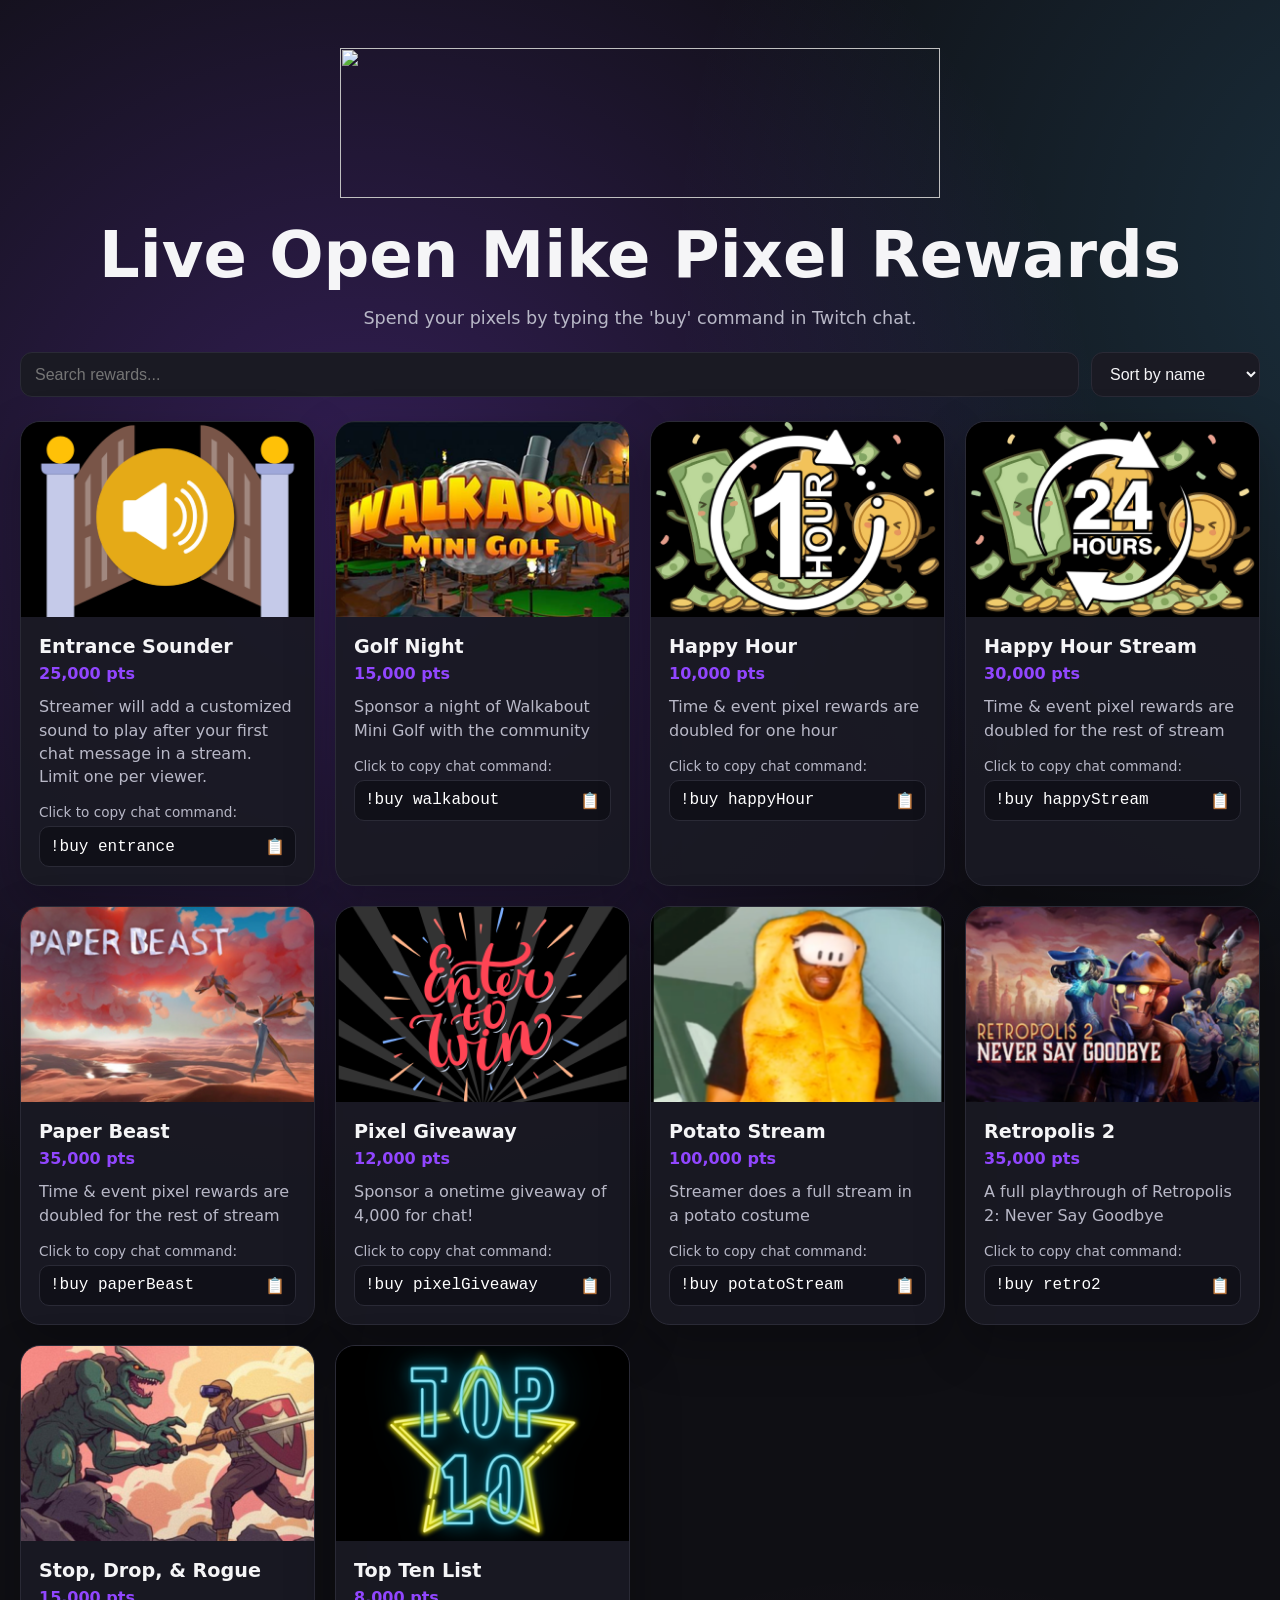
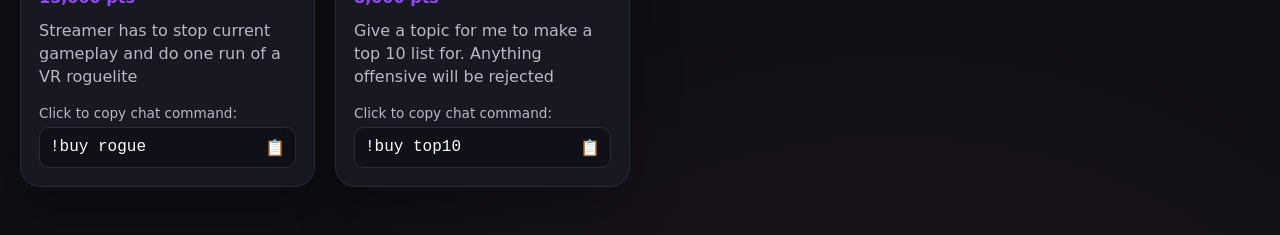
==== store/index.html @ 1c47b17a "Correct HTML tags in index.html Fix HTML structure by closing img tag and correcting h1 tag." ====
<!doctype html>
<html lang="en">
<head>
  <meta charset="utf-8" />
  <meta name="viewport" content="width=device-width, initial-scale=1" />
  <title>Live Open Mike Twitch Rewards Marketplace</title>
  <style>
    :root {
      --bg: #0f0f14;
      --card: #1a1a23;
      --text: #f5f5f7;
      --muted: #b8b8c7;
      --accent: #9146ff;
      --border: #2a2a36;
    }

    * {
      box-sizing: border-box;
    }

    body {
      margin: 0;
      font-family: system-ui, -apple-system, BlinkMacSystemFont, "Segoe UI", sans-serif;
      background:
        radial-gradient(circle at 20% 20%, rgba(145, 70, 255, 0.28), transparent 30%),
        radial-gradient(circle at 80% 10%, rgba(80, 200, 255, 0.18), transparent 28%),
        radial-gradient(circle at 50% 90%, rgba(255, 90, 180, 0.12), transparent 30%),
        #0f0f14;
      background-size: 140% 140%;
      animation: backgroundShift 16s ease-in-out infinite alternate;
      color: var(--text);
      min-height: 100vh;
    }

    @keyframes backgroundShift {
      0% {
        background-position: 0% 0%;
      }

      100% {
        background-position: 100% 100%;
      }
    }

    header {
      max-width: 1400px;
      margin: 0 auto;
      padding: 48px 20px 24px;
      text-align: center;
    }

    h1 {
      margin: 0 0 12px;
      font-size: clamp(2rem, 5vw, 4rem);
    }

    .subtitle {
      margin: 0;
      color: var(--muted);
      font-size: 1.1rem;
    }

    .toolbar {
      max-width: 1400px;
      margin: 0 auto 24px;
      padding: 0 20px;
      display: flex;
      gap: 12px;
      flex-wrap: wrap;
    }

    input, select {
      background: var(--card);
      color: var(--text);
      border: 1px solid var(--border);
      border-radius: 12px;
      padding: 12px 14px;
      font-size: 1rem;
    }

    input {
      flex: 1;
      min-width: 220px;
    }

    main {
      max-width: 1400px;
      margin: 0 auto;
      padding: 0 20px 48px;
      display: grid;
      grid-template-columns: repeat(auto-fill, minmax(280px, 1fr));
      gap: 20px;
    }

    .card {
      background: rgba(26, 26, 35, 0.92);
      border: 1px solid var(--border);
      border-radius: 20px;
      overflow: hidden;
      box-shadow: 0 20px 50px rgba(0,0,0,0.25);
      transition: transform 0.18s ease, box-shadow 0.18s ease, border-color 0.18s ease;
    }

    .card img {
      width: 100%;
      aspect-ratio: 3 / 2;
      object-fit: cover;
      display: block;
      background: #222;
        transition: transform 0.25s ease;
    }

.card:hover {
  transform: translateY(-6px);
  border-color: var(--accent);
  box-shadow:
    0 26px 60px rgba(0,0,0,0.35),
    0 0 24px rgba(145, 70, 255, 0.25);
}

.card:hover img {
  transform: scale(1.04);
}

.card:hover .command-box {
  border-color: var(--accent);
}    

    .card-body {
      padding: 18px;
    }

.name-row {
  margin-bottom: 6px;
}

    h2 {
      margin: 0;
      font-size: 1.2rem;
    }

.cost {
  display: inline-block;
  color: var(--accent);
  font-weight: 800;
  margin-bottom: 12px;
}

    .description {
      color: var(--muted);
      line-height: 1.45;
      margin: 0 0 16px;
    }

    .command-label {
      color: var(--muted);
      font-size: 0.85rem;
      margin-bottom: 6px;
    }

    .command-box {
  width: 100%;
  display: flex;
  align-items: center;
  justify-content: space-between;
  gap: 10px;
  background: #101018;
  border: 1px solid var(--border);
  border-radius: 10px;
  padding: 10px;
  color: #fff;
  cursor: pointer;
  font: inherit;
  text-align: left;
}

.command-box code {
  background: transparent;
  border: 0;
  padding: 0;
  color: #fff;
  overflow-wrap: anywhere;
  font-family: ui-monospace, SFMono-Regular, Menlo, Monaco, Consolas, "Liberation Mono", monospace;
}

.copy-icon {
  flex: 0 0 auto;
  color: var(--muted);
  font-size: 1rem;
}

.command-box:hover {
  border-color: var(--accent);
}

.command-box.copied {
  border-color: var(--accent);
}

    code {
      display: block;
      background: #101018;
      border: 1px solid var(--border);
      border-radius: 10px;
      padding: 10px;
      color: #fff;
      overflow-wrap: anywhere;
    }

    .empty {
      grid-column: 1 / -1;
      text-align: center;
      color: var(--muted);
      padding: 40px;
    }
  </style>
</head>
<body>
  <header>
    <img src="images/LOGO-lom-initials-new.png" width="600" height="150"></img>
    <p></p><h1>Live Open Mike Pixel Rewards</h1></p>
    <p class="subtitle">Spend your pixels by typing the 'buy' command in Twitch chat.</p>
  </header>

  <section class="toolbar">
    <input id="search" type="search" placeholder="Search rewards..." />
    <select id="sort">
      <option value="name">Sort by name</option>
      <option value="cost-low">Cost: low to high</option>
      <option value="cost-high">Cost: high to low</option>
    </select>
  </section>

  <main id="rewards"></main>

  <script>
    const rewardsEl = document.querySelector("#rewards");
    const searchEl = document.querySelector("#search");
    const sortEl = document.querySelector("#sort");

    let rewards = [];

    async function loadRewards() {
      const response = await fetch("rewards.json");
      rewards = await response.json();
      renderRewards();
    }

    function renderRewards() {
      const query = searchEl.value.toLowerCase().trim();
      const sort = sortEl.value;

      let visibleRewards = rewards.filter((reward) => {
        return (
          reward.name.toLowerCase().includes(query) ||
          reward.description.toLowerCase().includes(query) ||
          reward.command.toLowerCase().includes(query)
        );
      });

      visibleRewards.sort((a, b) => {
        if (sort === "cost-low") return a.cost - b.cost;
        if (sort === "cost-high") return b.cost - a.cost;
        return a.name.localeCompare(b.name);
      });

      if (visibleRewards.length === 0) {
        rewardsEl.innerHTML = `<div class="empty">No rewards found.</div>`;
        return;
      }

      rewardsEl.innerHTML = visibleRewards.map((reward) => `
        <article class="card">
          <img src="${reward.thumbnail}" alt="${reward.name}">
          <div class="card-body">
<div class="name-row">
  <h2>${reward.name}</h2>
</div>
<div class="cost">${reward.cost.toLocaleString()} pts</div>
<p class="description">${reward.description}</p>
<div class="command-label">Click to copy chat command:</div>
<button class="command-box" type="button" data-command="${reward.command}">
  <code>${reward.command}</code>
  <span class="copy-icon" aria-hidden="true">📋</span>
</button>
          </div>
        </article>
      `).join("");
    }

    searchEl.addEventListener("input", renderRewards);
    sortEl.addEventListener("change", renderRewards);

    rewardsEl.addEventListener("click", async (event) => {
  const button = event.target.closest(".command-box");
  if (!button) return;

  const command = button.dataset.command;

  try {
    await navigator.clipboard.writeText(command);

    const icon = button.querySelector(".copy-icon");
    const originalIcon = icon.textContent;

    icon.textContent = "✅";
    button.classList.add("copied");

    setTimeout(() => {
      icon.textContent = originalIcon;
      button.classList.remove("copied");
    }, 1200);
  } catch (error) {
    alert(`Copy this command: ${command}`);
  }
});

    loadRewards();
  </script>
</body>
</html>
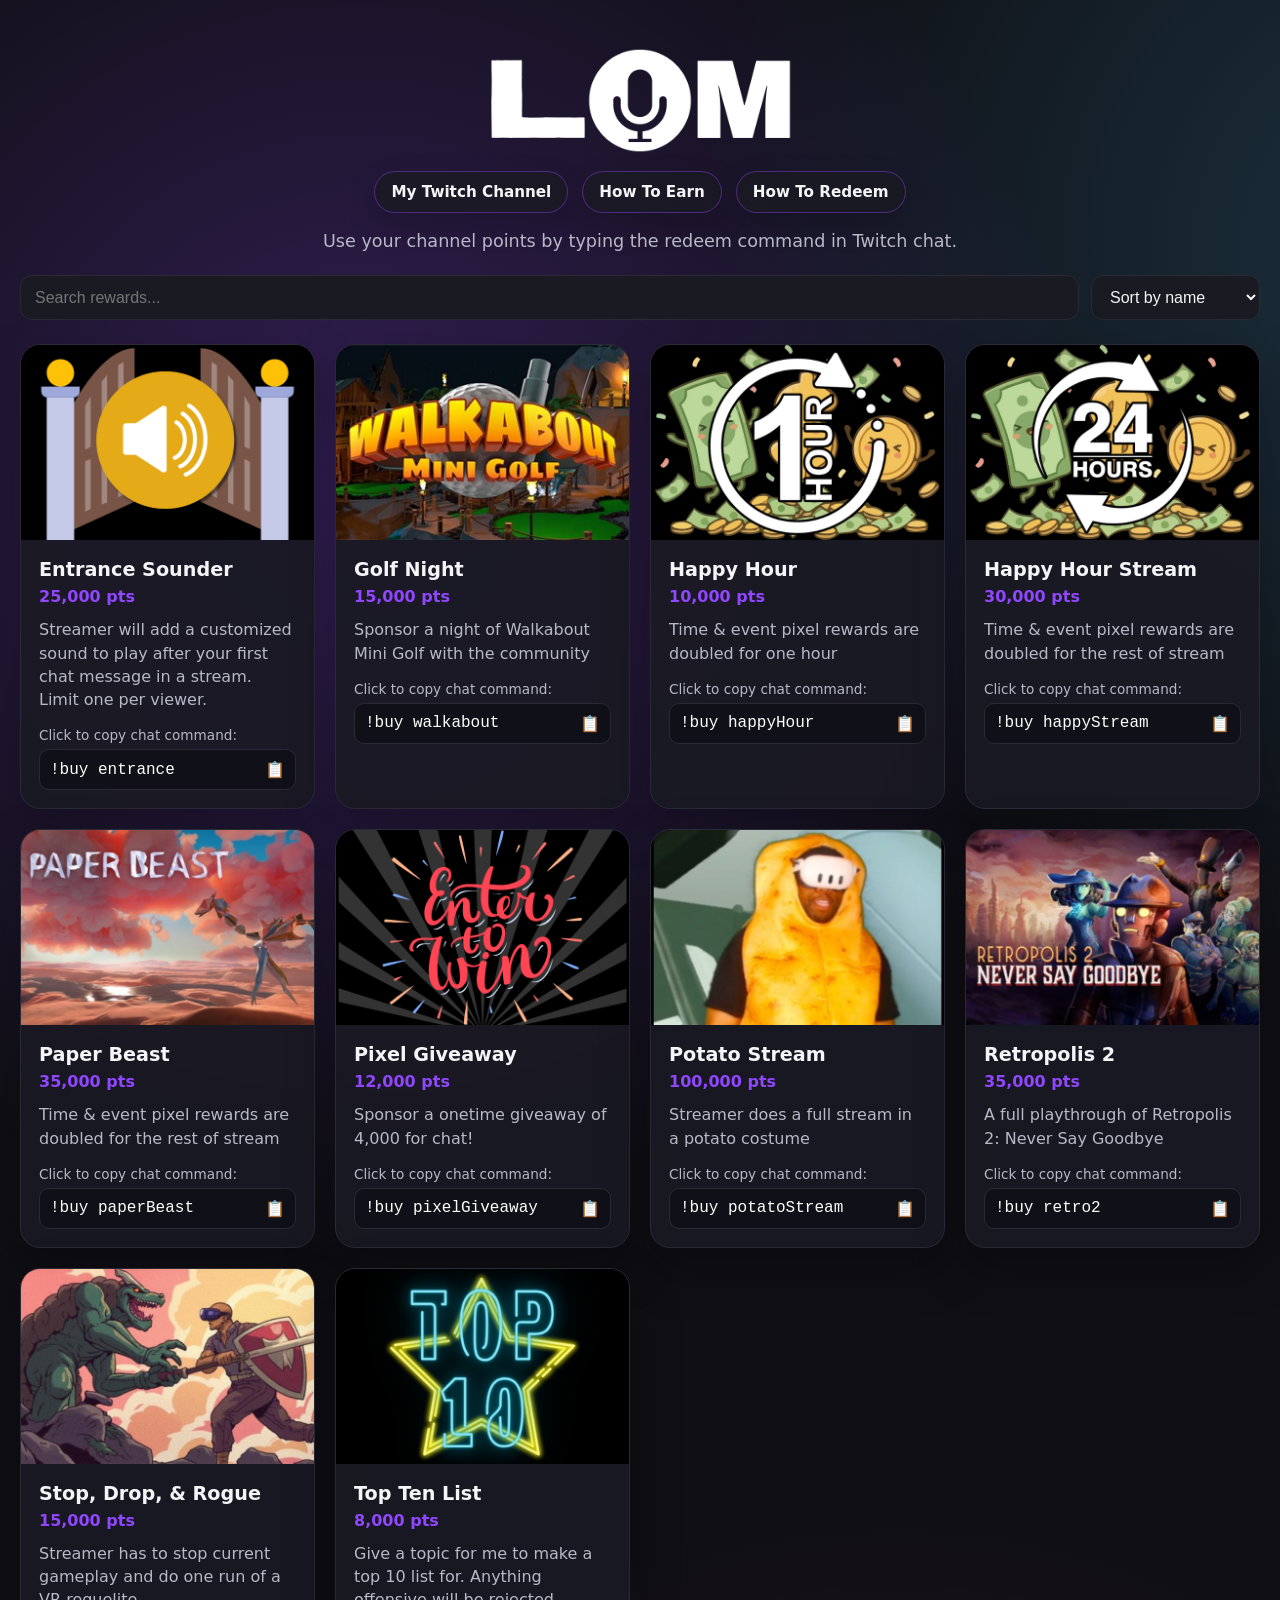
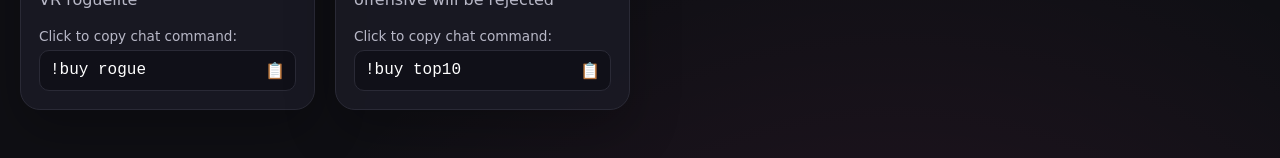
==== commit 55932a9a: "Enhance header with site logo and navigation links Added styles for site logo and header links, and " ====
--- a/store/index.html
+++ b/store/index.html
@@ -213,13 +213,86 @@
       color: var(--muted);
       padding: 40px;
     }
+    .site-logo {
+  max-width: min(420px, 90vw);
+  height: auto;
+  display: block;
+  margin: 0 auto 18px;
+}
+
+.header-links {
+  display: flex;
+  justify-content: center;
+  align-items: center;
+  gap: 14px;
+  flex-wrap: wrap;
+  margin: 12px auto 18px;
+}
+
+.header-links a {
+  display: inline-flex;
+  align-items: center;
+  justify-content: center;
+  min-height: 42px;
+  padding: 10px 16px;
+  background: rgba(26, 26, 35, 0.82);
+  border: 1px solid rgba(145, 70, 255, 0.42);
+  border-radius: 999px;
+  color: var(--text);
+  text-decoration: none;
+  font-weight: 800;
+  font-size: 0.95rem;
+  box-shadow: 0 12px 30px rgba(0,0,0,0.18);
+  transition:
+    transform 0.18s ease,
+    border-color 0.18s ease,
+    background 0.18s ease,
+    box-shadow 0.18s ease;
+}
+
+.header-links a:hover,
+.header-links a:focus-visible {
+  transform: translateY(-3px);
+  border-color: var(--accent);
+  background: rgba(145, 70, 255, 0.22);
+  box-shadow:
+    0 18px 40px rgba(0,0,0,0.28),
+    0 0 20px rgba(145, 70, 255, 0.22);
+}
+
+.header-links a:focus-visible {
+  outline: 3px solid rgba(145, 70, 255, 0.45);
+  outline-offset: 3px;
+}
+
+@media (max-width: 560px) {
+  .header-links {
+    gap: 10px;
+  }
+
+  .header-links a {
+    width: 100%;
+    max-width: 320px;
+  }
+}
   </style>
 </head>
 <body>
   <header>
-    <img src="images/LOGO-lom-initials-new.png" width="600" height="150"></img>
-    <p></p><h1>Live Open Mike Pixel Rewards</h1></p>
-    <p class="subtitle">Spend your pixels by typing the 'buy' command in Twitch chat.</p>
+    <img src="images/LOGO-lom-initials-new.png" alt="Live Open Mike Rewards" class="site-logo">
+
+  <nav class="header-links" aria-label="Store navigation">
+    <a href="https://www.twitch.tv/liveopenmike" target="_blank" rel="noopener noreferrer">
+      My Twitch Channel
+    </a>
+    <a href="#how-to-earn">
+      How To Earn
+    </a>
+    <a href="#how-to-redeem">
+      How To Redeem
+    </a>
+  </nav>
+      <p class="subtitle">Use your channel points by typing the redeem command in Twitch chat.</p>
   </header>
 
   <section class="toolbar">
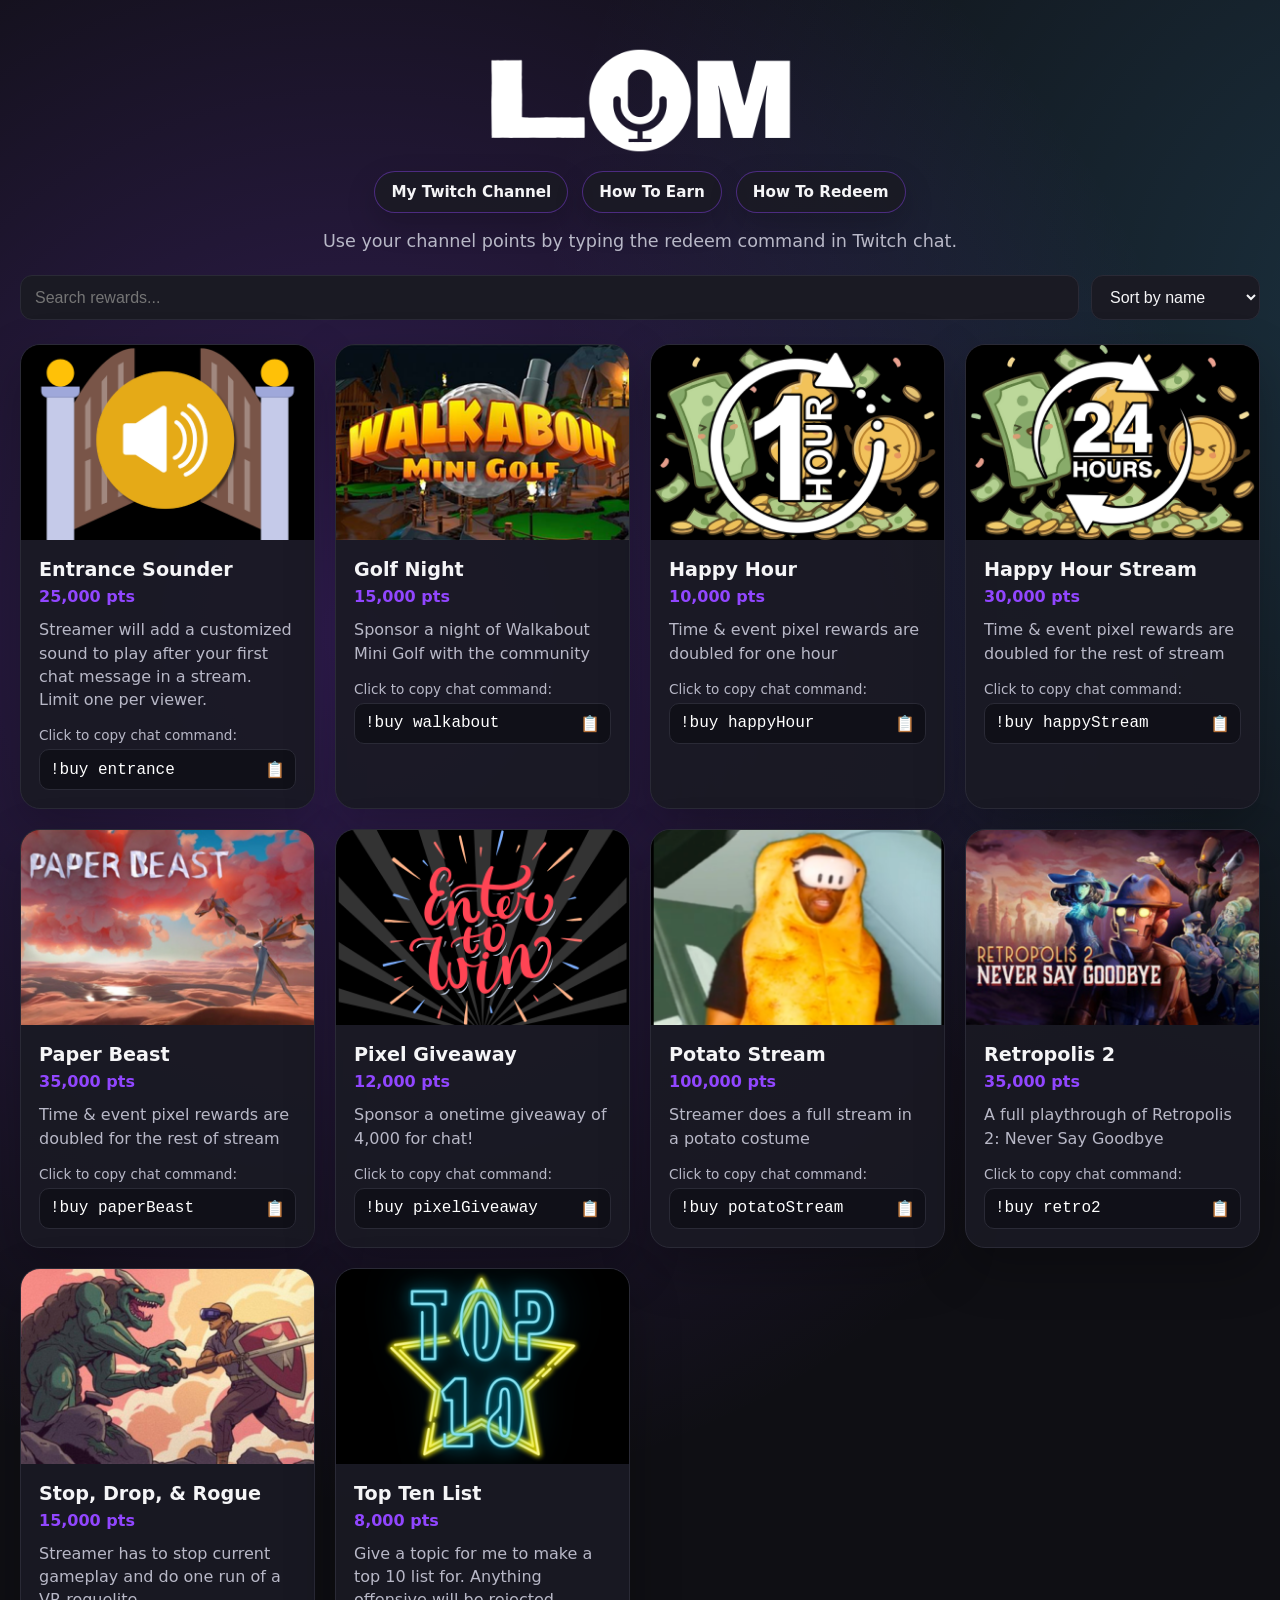
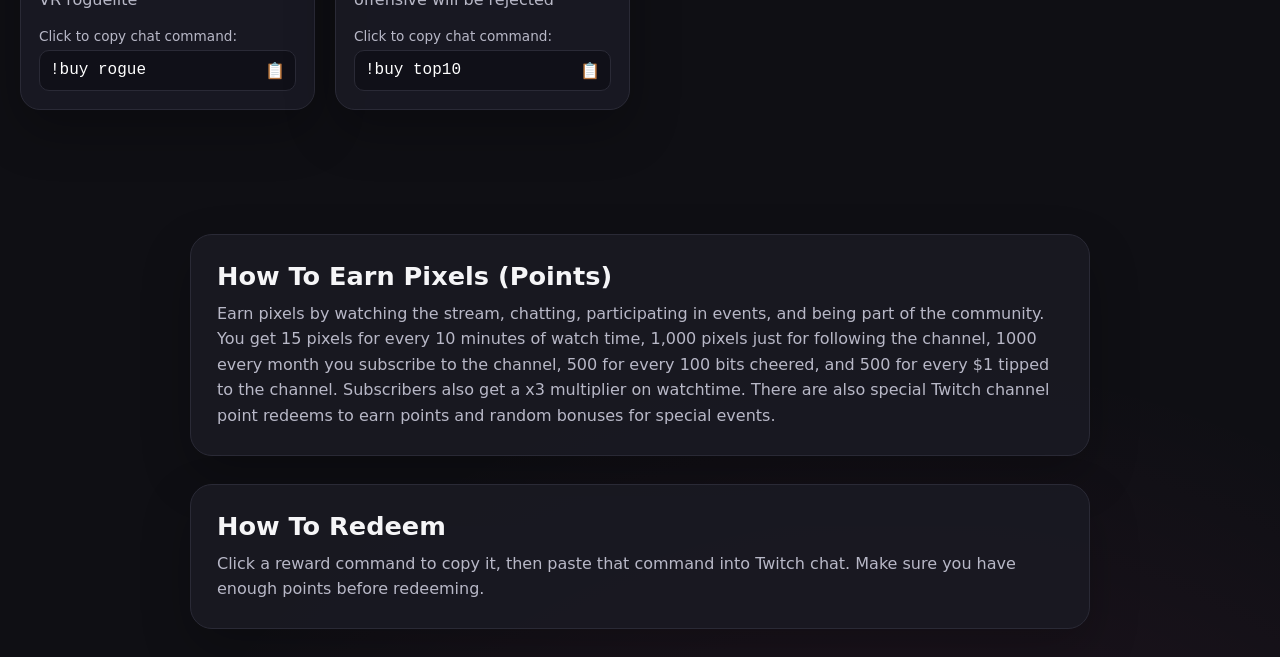
==== commit 73fa67a4: "Refactor CSS styles for header links and logo" ====
--- a/store/index.html
+++ b/store/index.html
@@ -213,70 +213,92 @@
       color: var(--muted);
       padding: 40px;
     }
+    
     .site-logo {
-  max-width: min(420px, 90vw);
-  height: auto;
-  display: block;
-  margin: 0 auto 18px;
-}
-
-.header-links {
-  display: flex;
-  justify-content: center;
-  align-items: center;
-  gap: 14px;
-  flex-wrap: wrap;
-  margin: 12px auto 18px;
-}
-
-.header-links a {
-  display: inline-flex;
-  align-items: center;
-  justify-content: center;
-  min-height: 42px;
-  padding: 10px 16px;
-  background: rgba(26, 26, 35, 0.82);
-  border: 1px solid rgba(145, 70, 255, 0.42);
-  border-radius: 999px;
-  color: var(--text);
-  text-decoration: none;
-  font-weight: 800;
-  font-size: 0.95rem;
-  box-shadow: 0 12px 30px rgba(0,0,0,0.18);
-  transition:
-    transform 0.18s ease,
-    border-color 0.18s ease,
-    background 0.18s ease,
-    box-shadow 0.18s ease;
-}
-
-.header-links a:hover,
-.header-links a:focus-visible {
-  transform: translateY(-3px);
-  border-color: var(--accent);
-  background: rgba(145, 70, 255, 0.22);
-  box-shadow:
-    0 18px 40px rgba(0,0,0,0.28),
-    0 0 20px rgba(145, 70, 255, 0.22);
-}
-
-.header-links a:focus-visible {
-  outline: 3px solid rgba(145, 70, 255, 0.45);
-  outline-offset: 3px;
-}
-
-@media (max-width: 560px) {
-  .header-links {
-    gap: 10px;
+      max-width: min(420px, 90vw);
+      height: auto;
+      display: block;
+      margin: 0 auto 18px;
+    }
+
+    .header-links {
+      display: flex;
+      justify-content: center;
+      align-items: center;
+      gap: 14px;
+      flex-wrap: wrap;
+      margin: 12px auto 18px;
+    }
+
+  .header-links a {
+      display: inline-flex;
+      align-items: center;
+      justify-content: center;
+      min-height: 42px;
+      padding: 10px 16px;
+      background: rgba(26, 26, 35, 0.82);
+      border: 1px solid rgba(145, 70, 255, 0.42);
+      border-radius: 999px;
+      color: var(--text);
+      text-decoration: none;
+      font-weight: 800;
+      font-size: 0.95rem;
+      box-shadow: 0 12px 30px rgba(0,0,0,0.18);
+      transition:
+        transform 0.18s ease,
+        border-color 0.18s ease,
+        background 0.18s ease,
+        box-shadow 0.18s ease;
   }
 
-  .header-links a {
-    width: 100%;
-    max-width: 320px;
+  .header-links a:hover,
+  .header-links a:focus-visible {
+      transform: translateY(-3px);
+      border-color: var(--accent);
+      background: rgba(145, 70, 255, 0.22);
+      box-shadow:
+        0 18px 40px rgba(0,0,0,0.28),
+        0 0 20px rgba(145, 70, 255, 0.22);
   }
-}
+
+  .header-links a:focus-visible {
+      outline: 3px solid rgba(145, 70, 255, 0.45);
+      outline-offset: 3px;
+  }
+
+  @media (max-width: 560px) {
+      .header-links {
+        gap: 10px;
+      }
+
+    .header-links a {
+        width: 100%;
+        max-width: 320px;
+    }
+}
+    .info-section {
+      max-width: 900px;
+      margin: 28px auto;
+      padding: 26px;
+      background: rgba(26, 26, 35, 0.88);
+      border: 1px solid var(--border);
+      border-radius: 22px;
+      box-shadow: 0 20px 50px rgba(0,0,0,0.22);
+    }
+
+    .info-section h2 {
+      margin: 0 0 10px;
+      font-size: 1.6rem;
+    }
+
+    .info-section p {
+      margin: 0;
+      color: var(--muted);
+      line-height: 1.6;
+    }
   </style>
 </head>
+  
 <body>
   <header>
     <img src="images/LOGO-lom-initials-new.png" alt="Live Open Mike Rewards" class="site-logo">
@@ -390,5 +412,25 @@
 
     loadRewards();
   </script>
+  
+  <main id="rewards"></main>
+
+<section id="how-to-earn" class="info-section">
+  <h2>How To Earn Pixels (Points)</h2>
+  <p>
+    Earn pixels by watching the stream, chatting, participating in events, and being part of the community.<br>
+    You get 15 pixels for every 10 minutes of watch time, 1,000 pixels just for following the channel, 1000 every month you subscribe to the channel,
+    500 for every 100 bits cheered, and 500 for every $1 tipped to the channel. Subscribers also get a x3 multiplier on watchtime.
+
+    There are also special Twitch channel point redeems to earn points and random bonuses for special events.
+  </p>
+</section>
+
+<section id="how-to-redeem" class="info-section">
+  <h2>How To Redeem</h2>
+  <p>
+    Click a reward command to copy it, then paste that command into Twitch chat. Make sure you have enough points before redeeming.
+  </p>
+</section>
 </body>
 </html>
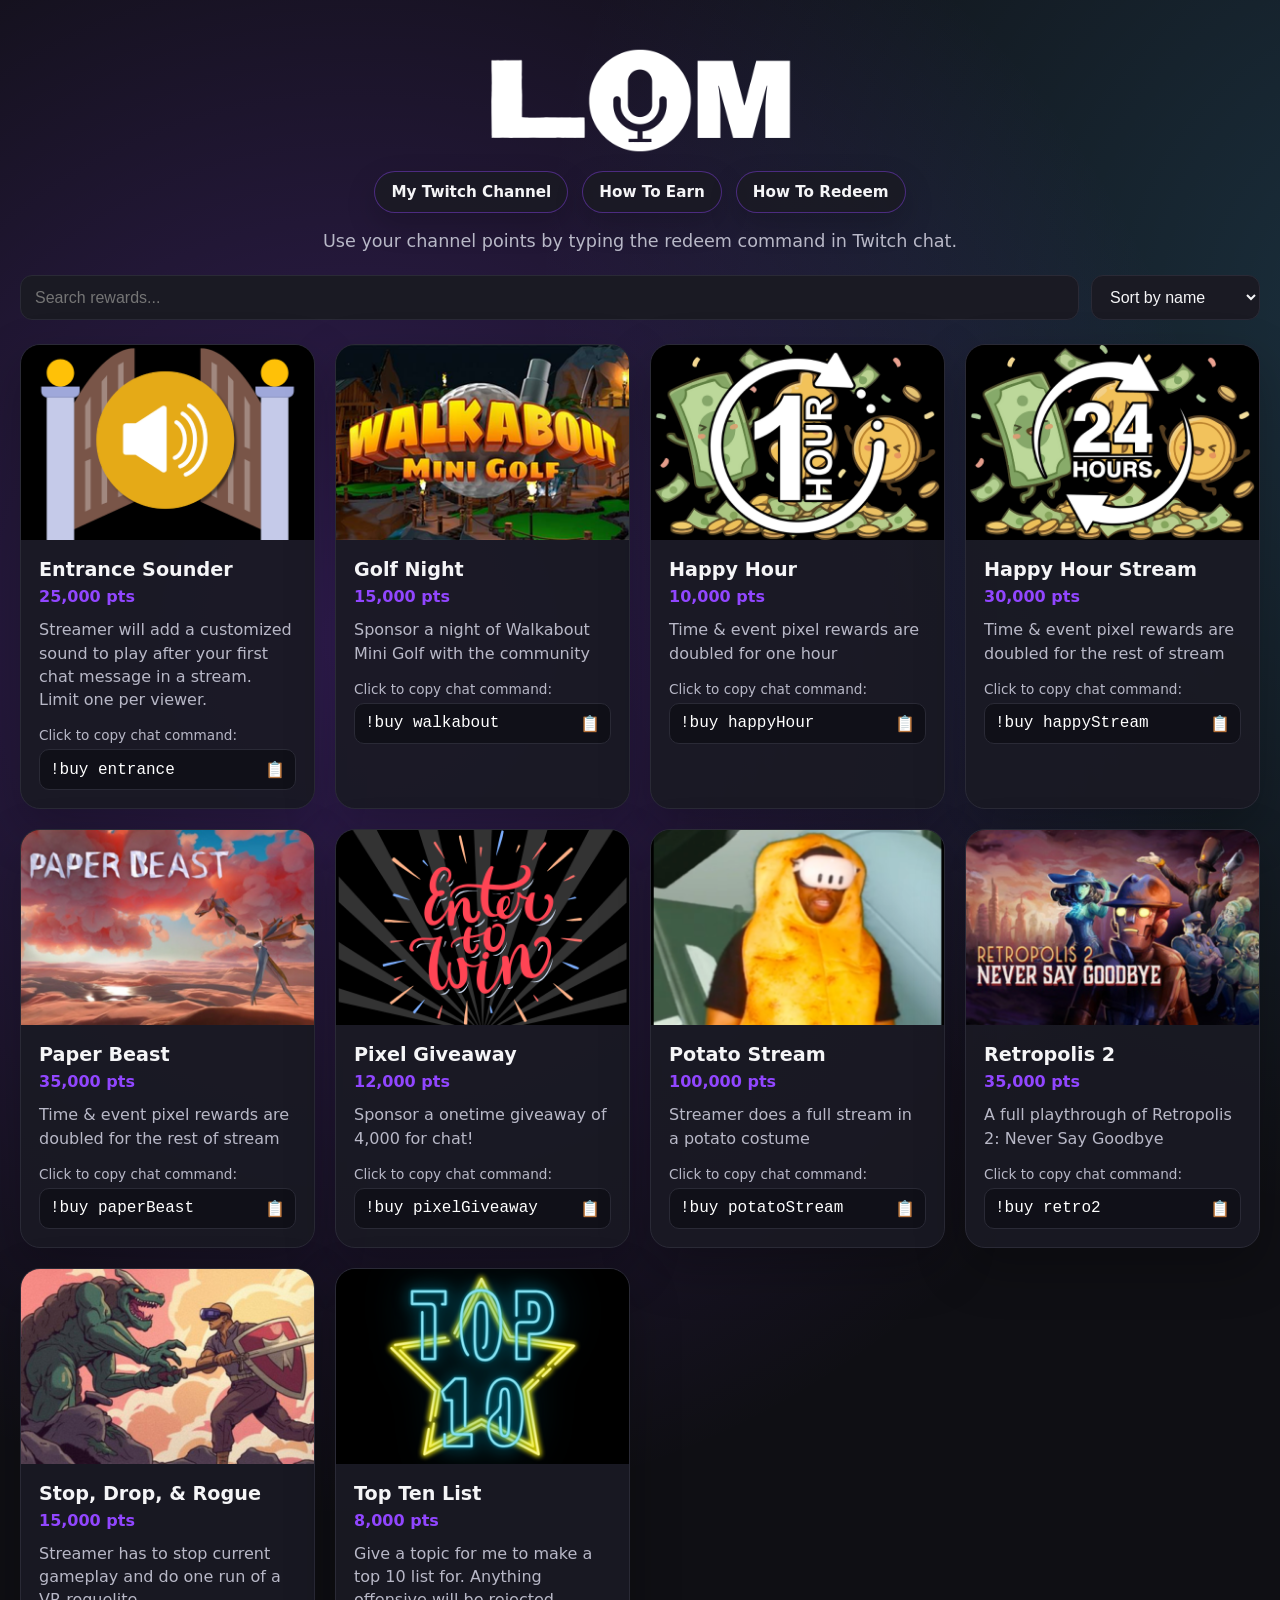
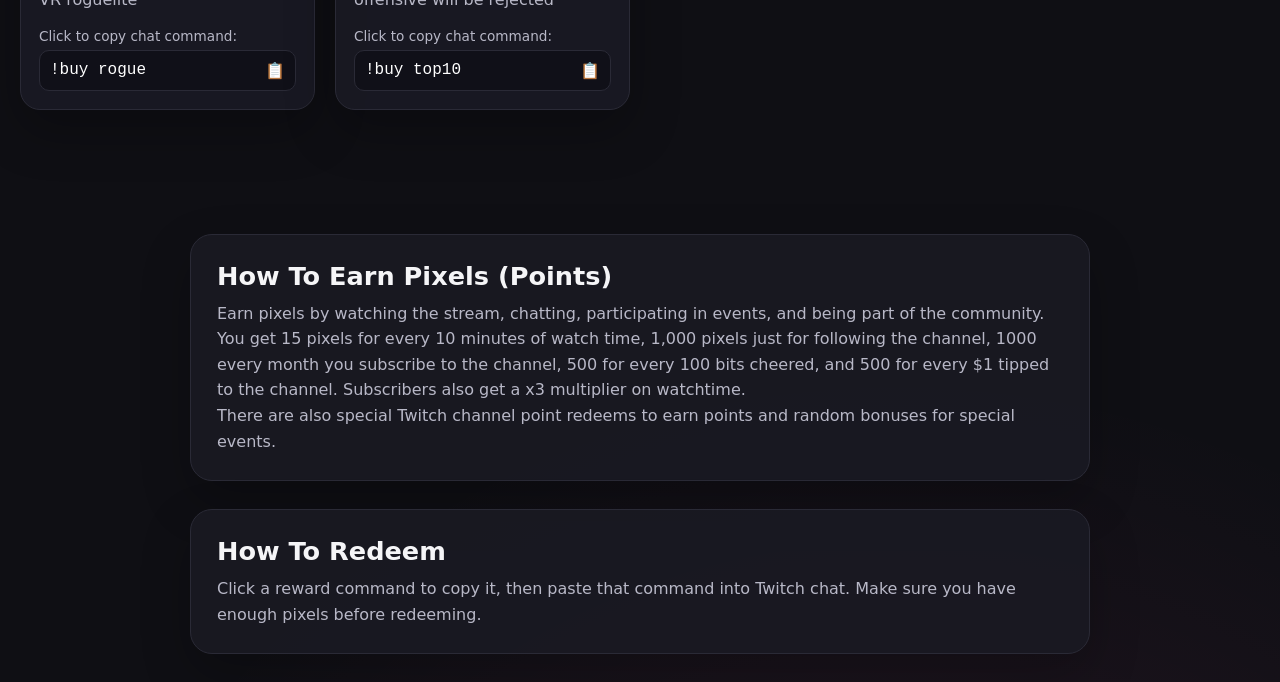
==== commit e0b5dc81: "Refactor HTML for clarity in earning instructions" ====
--- a/store/index.html
+++ b/store/index.html
@@ -417,19 +417,17 @@
 
 <section id="how-to-earn" class="info-section">
   <h2>How To Earn Pixels (Points)</h2>
-  <p>
-    Earn pixels by watching the stream, chatting, participating in events, and being part of the community.<br>
-    You get 15 pixels for every 10 minutes of watch time, 1,000 pixels just for following the channel, 1000 every month you subscribe to the channel,
-    500 for every 100 bits cheered, and 500 for every $1 tipped to the channel. Subscribers also get a x3 multiplier on watchtime.
-
-    There are also special Twitch channel point redeems to earn points and random bonuses for special events.
-  </p>
+  <p>Earn pixels by watching the stream, chatting, participating in events, and being part of the community.</p>
+  <p>You get 15 pixels for every 10 minutes of watch time, 1,000 pixels just for following the channel, 1000 every month you subscribe to the channel,
+    500 for every 100 bits cheered, and 500 for every $1 tipped to the channel. Subscribers also get a x3 multiplier on watchtime.</p>    
+
+    <p>There are also special Twitch channel point redeems to earn points and random bonuses for special events.</p>
 </section>
 
 <section id="how-to-redeem" class="info-section">
   <h2>How To Redeem</h2>
   <p>
-    Click a reward command to copy it, then paste that command into Twitch chat. Make sure you have enough points before redeeming.
+    Click a reward command to copy it, then paste that command into Twitch chat. Make sure you have enough pixels before redeeming.
   </p>
 </section>
 </body>
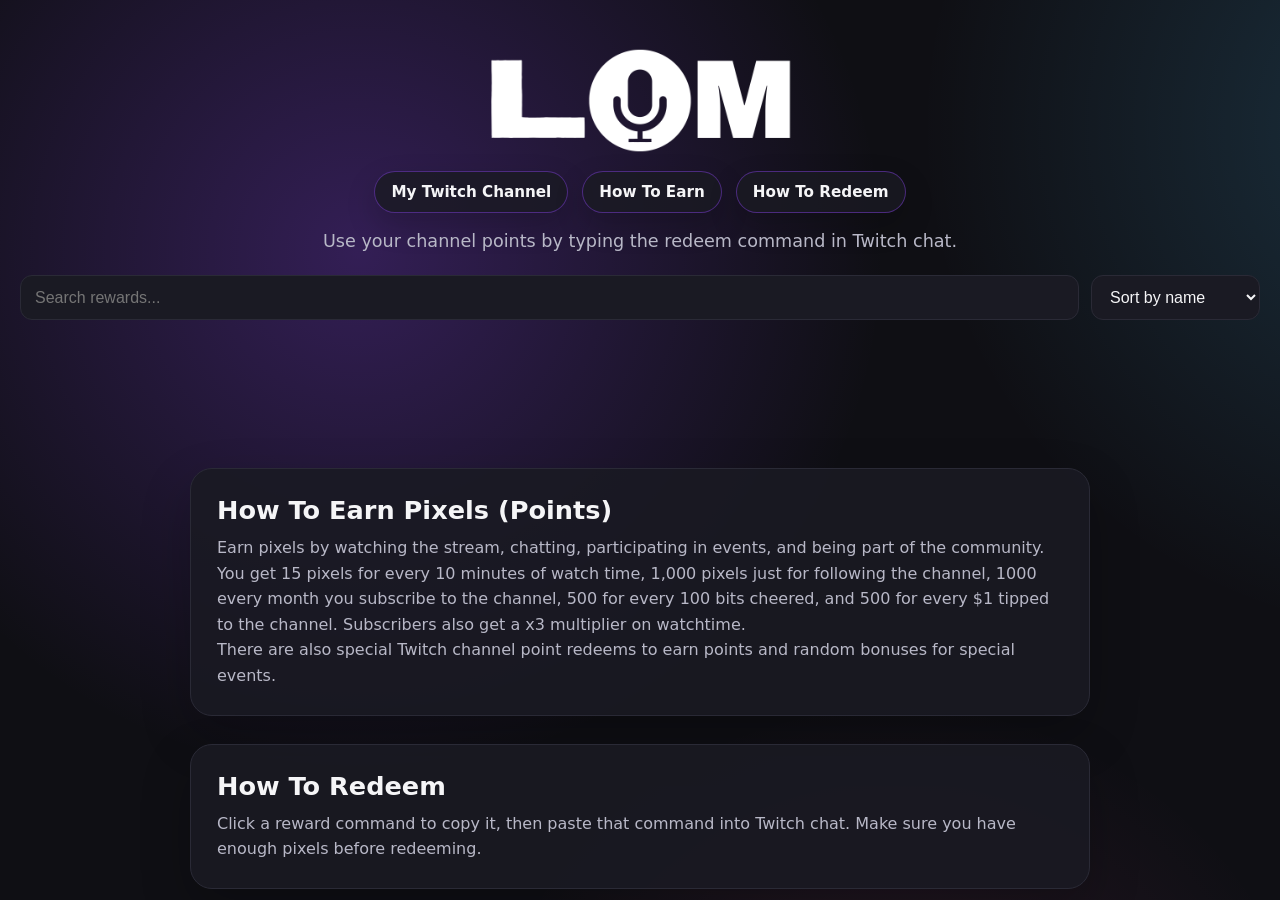
==== commit cfb798d2: "Implement featured rewards and improve notifications Added featured rewards section and enhanced toa" ====
--- a/store/index.html
+++ b/store/index.html
@@ -296,6 +296,128 @@
       color: var(--muted);
       line-height: 1.6;
     }
+
+    .featured-section {
+  max-width: 1400px;
+  margin: 0 auto 24px;
+  padding: 0 20px;
+}
+
+.featured-card {
+  display: grid;
+  grid-template-columns: minmax(220px, 360px) 1fr;
+  gap: 22px;
+  align-items: stretch;
+  background:
+    linear-gradient(135deg, rgba(145, 70, 255, 0.22), rgba(26, 26, 35, 0.96)),
+    rgba(26, 26, 35, 0.96);
+  border: 1px solid rgba(145, 70, 255, 0.5);
+  border-radius: 24px;
+  overflow: hidden;
+  box-shadow:
+    0 26px 70px rgba(0,0,0,0.35),
+    0 0 34px rgba(145, 70, 255, 0.22);
+}
+
+.featured-card img {
+  width: 100%;
+  height: 100%;
+  min-height: 230px;
+  object-fit: cover;
+  display: block;
+  background: #222;
+}
+
+.featured-content {
+  padding: 24px;
+  display: flex;
+  flex-direction: column;
+  justify-content: center;
+}
+
+.featured-kicker {
+  width: fit-content;
+  margin-bottom: 10px;
+  background: var(--accent);
+  color: #fff;
+  border-radius: 999px;
+  padding: 6px 12px;
+  font-size: 0.78rem;
+  font-weight: 900;
+  letter-spacing: 0.08em;
+  text-transform: uppercase;
+}
+
+.featured-title {
+  margin: 0 0 6px;
+  font-size: clamp(1.6rem, 4vw, 2.4rem);
+}
+
+.featured-cost {
+  color: var(--accent);
+  font-weight: 900;
+  font-size: 1.15rem;
+  margin-bottom: 14px;
+}
+
+.tags {
+  display: flex;
+  flex-wrap: wrap;
+  gap: 7px;
+  margin-bottom: 12px;
+}
+
+.tag {
+  display: inline-flex;
+  align-items: center;
+  width: fit-content;
+  background: rgba(145, 70, 255, 0.16);
+  border: 1px solid rgba(145, 70, 255, 0.38);
+  color: #fff;
+  border-radius: 999px;
+  padding: 4px 9px;
+  font-size: 0.76rem;
+  font-weight: 700;
+}
+
+.card .tags {
+  margin-bottom: 12px;
+}
+
+.toast {
+  position: fixed;
+  left: 50%;
+  bottom: 24px;
+  transform: translateX(-50%) translateY(20px);
+  opacity: 0;
+  pointer-events: none;
+  background: rgba(20, 20, 28, 0.96);
+  border: 1px solid rgba(145, 70, 255, 0.55);
+  color: #fff;
+  border-radius: 999px;
+  padding: 12px 18px;
+  box-shadow:
+    0 20px 50px rgba(0,0,0,0.35),
+    0 0 24px rgba(145, 70, 255, 0.25);
+  font-weight: 800;
+  z-index: 50;
+  transition: opacity 0.2s ease, transform 0.2s ease;
+}
+
+.toast.show {
+  opacity: 1;
+  transform: translateX(-50%) translateY(0);
+}
+
+@media (max-width: 760px) {
+  .featured-card {
+    grid-template-columns: 1fr;
+  }
+
+  .featured-card img {
+    min-height: 190px;
+  }
+}
   </style>
 </head>
   
@@ -326,67 +448,127 @@
     </select>
   </section>
 
-  <main id="rewards"></main>
+<section id="featuredReward" class="featured-section"></section>
+
+<main id="rewards"></main>
+
+<div id="toast" class="toast" role="status" aria-live="polite"></div>
 
   <script>
-    const rewardsEl = document.querySelector("#rewards");
-    const searchEl = document.querySelector("#search");
-    const sortEl = document.querySelector("#sort");
-
-    let rewards = [];
-
-    async function loadRewards() {
-      const response = await fetch("rewards.json");
-      rewards = await response.json();
-      renderRewards();
-    }
-
-    function renderRewards() {
-      const query = searchEl.value.toLowerCase().trim();
-      const sort = sortEl.value;
-
-      let visibleRewards = rewards.filter((reward) => {
-        return (
-          reward.name.toLowerCase().includes(query) ||
-          reward.description.toLowerCase().includes(query) ||
-          reward.command.toLowerCase().includes(query)
-        );
-      });
-
-      visibleRewards.sort((a, b) => {
-        if (sort === "cost-low") return a.cost - b.cost;
-        if (sort === "cost-high") return b.cost - a.cost;
-        return a.name.localeCompare(b.name);
-      });
-
-      if (visibleRewards.length === 0) {
-        rewardsEl.innerHTML = `<div class="empty">No rewards found.</div>`;
-        return;
-      }
-
-      rewardsEl.innerHTML = visibleRewards.map((reward) => `
-        <article class="card">
-          <img src="${reward.thumbnail}" alt="${reward.name}">
-          <div class="card-body">
-<div class="name-row">
-  <h2>${reward.name}</h2>
-</div>
-<div class="cost">${reward.cost.toLocaleString()} pts</div>
-<p class="description">${reward.description}</p>
-<div class="command-label">Click to copy chat command:</div>
-<button class="command-box" type="button" data-command="${reward.command}">
-  <code>${reward.command}</code>
-  <span class="copy-icon" aria-hidden="true">📋</span>
-</button>
-          </div>
-        </article>
-      `).join("");
-    }
-
-    searchEl.addEventListener("input", renderRewards);
-    sortEl.addEventListener("change", renderRewards);
-
-    rewardsEl.addEventListener("click", async (event) => {
+const rewardsEl = document.querySelector("#rewards");
+const featuredRewardEl = document.querySelector("#featuredReward");
+const searchEl = document.querySelector("#search");
+const sortEl = document.querySelector("#sort");
+const toastEl = document.querySelector("#toast");
+
+let rewards = [];
+
+async function loadRewards() {
+  const response = await fetch("rewards.json");
+  rewards = await response.json();
+  renderRewards();
+}
+
+function getTagsHtml(tags = []) {
+  if (!tags.length) return "";
+
+  return `
+    <div class="tags">
+      ${tags.map((tag) => `<span class="tag">${tag}</span>`).join("")}
+    </div>
+  `;
+}
+
+function getCommandButtonHtml(command) {
+  return `
+    <div class="command-label">Click to copy chat command:</div>
+    <button class="command-box" type="button" data-command="${command}">
+      <code>${command}</code>
+      <span class="copy-icon" aria-hidden="true">📋</span>
+    </button>
+  `;
+}
+
+function renderFeaturedReward() {
+  const featuredReward = rewards.find((reward) => reward.featured === true);
+
+  if (!featuredReward) {
+    featuredRewardEl.innerHTML = "";
+    return;
+  }
+
+  featuredRewardEl.innerHTML = `
+    <article class="featured-card">
+      <img src="${featuredReward.thumbnail}" alt="${featuredReward.name}">
+      <div class="featured-content">
+        <div class="featured-kicker">Featured Reward</div>
+        <h2 class="featured-title">${featuredReward.name}</h2>
+        <div class="featured-cost">${featuredReward.cost.toLocaleString()} pts</div>
+        ${getTagsHtml(featuredReward.tags)}
+        <p class="description">${featuredReward.description}</p>
+        ${getCommandButtonHtml(featuredReward.command)}
+      </div>
+    </article>
+  `;
+}
+
+function renderRewards() {
+  renderFeaturedReward();
+
+  const query = searchEl.value.toLowerCase().trim();
+  const sort = sortEl.value;
+
+  let visibleRewards = rewards.filter((reward) => {
+    const tags = reward.tags || [];
+
+    const matchesSearch =
+      reward.name.toLowerCase().includes(query) ||
+      reward.description.toLowerCase().includes(query) ||
+      reward.command.toLowerCase().includes(query) ||
+      tags.some((tag) => tag.toLowerCase().includes(query));
+
+    const isNotFeatured = reward.featured !== true;
+
+    return matchesSearch && isNotFeatured;
+  });
+
+  visibleRewards.sort((a, b) => {
+    if (sort === "cost-low") return a.cost - b.cost;
+    if (sort === "cost-high") return b.cost - a.cost;
+    return a.name.localeCompare(b.name);
+  });
+
+  if (visibleRewards.length === 0) {
+    rewardsEl.innerHTML = `<div class="empty">No rewards found.</div>`;
+    return;
+  }
+
+  rewardsEl.innerHTML = visibleRewards.map((reward) => `
+    <article class="card">
+      <img src="${reward.thumbnail}" alt="${reward.name}">
+      <div class="card-body">
+        <div class="name-row">
+          <h2>${reward.name}</h2>
+        </div>
+        <div class="cost">${reward.cost.toLocaleString()} pts</div>
+        ${getTagsHtml(reward.tags)}
+        <p class="description">${reward.description}</p>
+        ${getCommandButtonHtml(reward.command)}
+      </div>
+    </article>
+  `).join("");
+}
+
+function showToast(message) {
+  toastEl.textContent = message;
+  toastEl.classList.add("show");
+
+  setTimeout(() => {
+    toastEl.classList.remove("show");
+  }, 1600);
+}
+
+document.addEventListener("click", async (event) => {
   const button = event.target.closest(".command-box");
   if (!button) return;
 
@@ -400,17 +582,22 @@
 
     icon.textContent = "✅";
     button.classList.add("copied");
+
+    showToast(`Copied ${command}`);
 
     setTimeout(() => {
       icon.textContent = originalIcon;
       button.classList.remove("copied");
     }, 1200);
   } catch (error) {
-    alert(`Copy this command: ${command}`);
+    showToast(`Copy this command: ${command}`);
   }
 });
 
-    loadRewards();
+searchEl.addEventListener("input", renderRewards);
+sortEl.addEventListener("change", renderRewards);
+
+loadRewards();
   </script>
   
   <main id="rewards"></main>
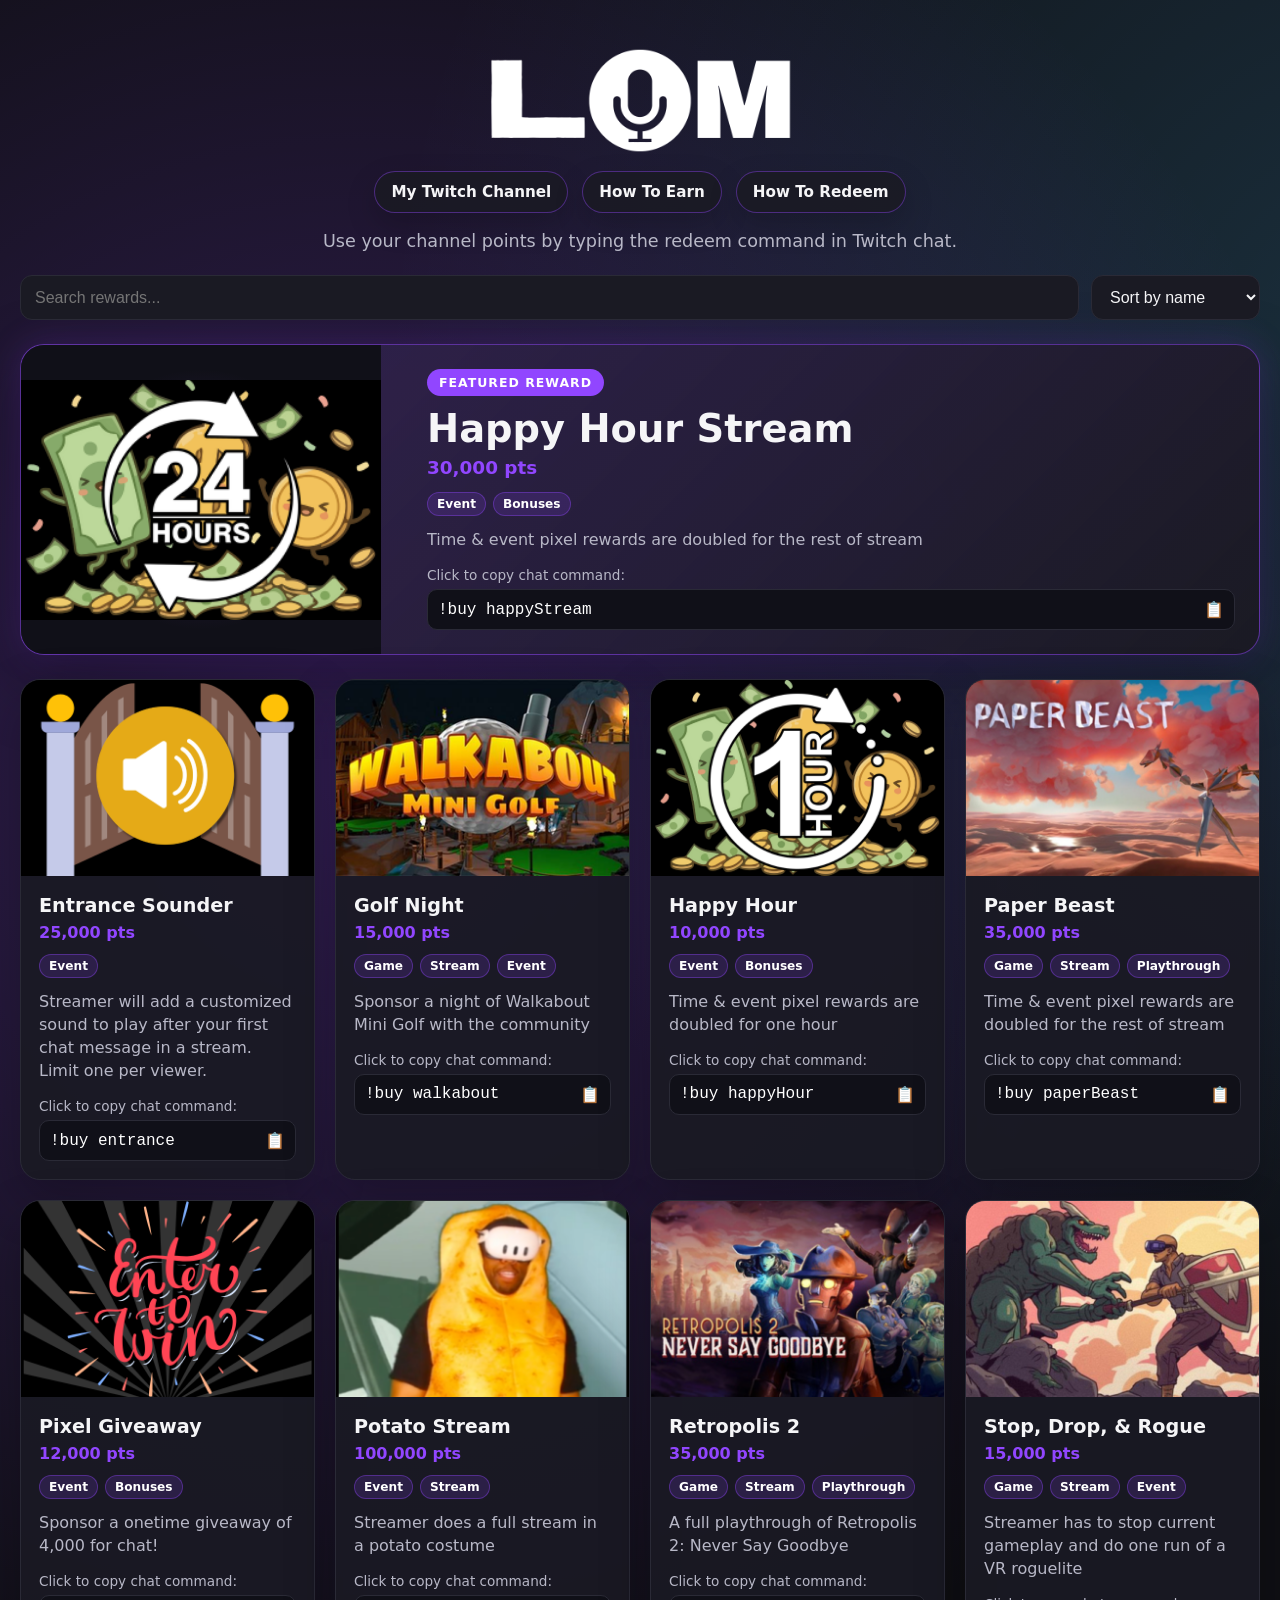
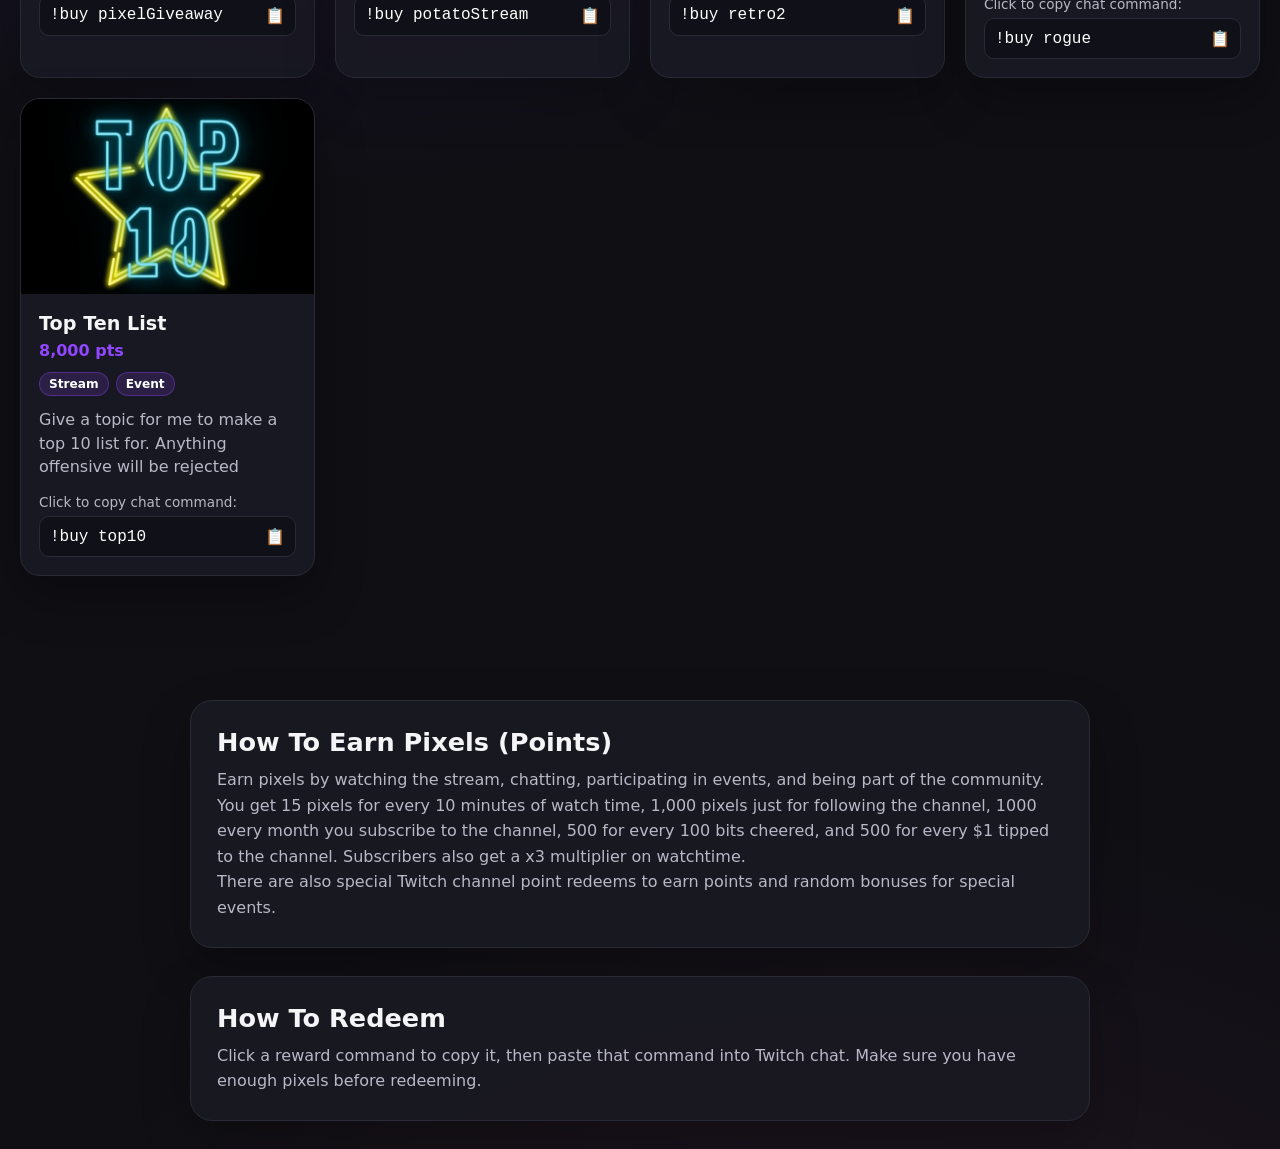
==== commit e9a237df: "Modify featured card styles in index.html Changed object-fit property to 'contain' and updated backg" ====
--- a/store/index.html
+++ b/store/index.html
@@ -323,9 +323,11 @@
   width: 100%;
   height: 100%;
   min-height: 230px;
-  object-fit: cover;
+  object-fit: contain;
   display: block;
-  background: #222;
+  background:
+    radial-gradient(circle at center, rgba(145, 70, 255, 0.22), transparent 55%),
+    #101018;
 }
 
 .featured-content {
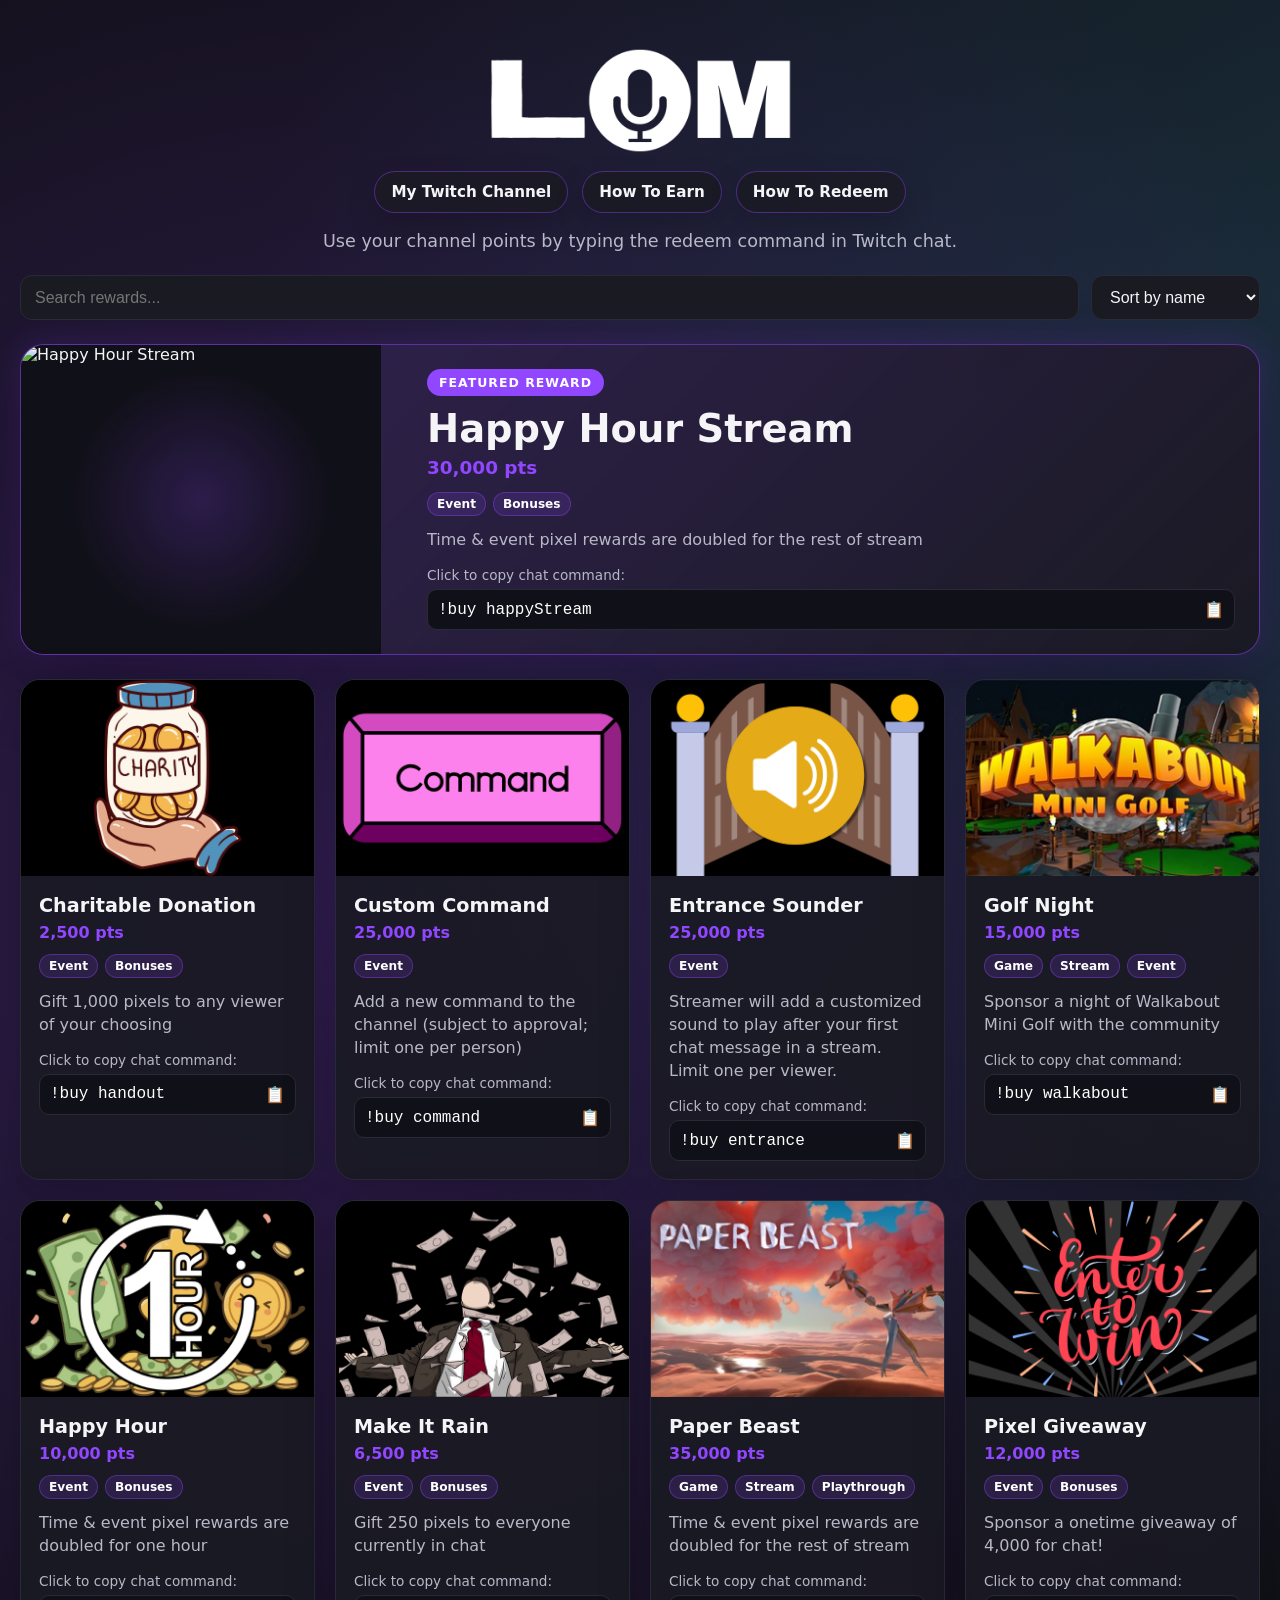
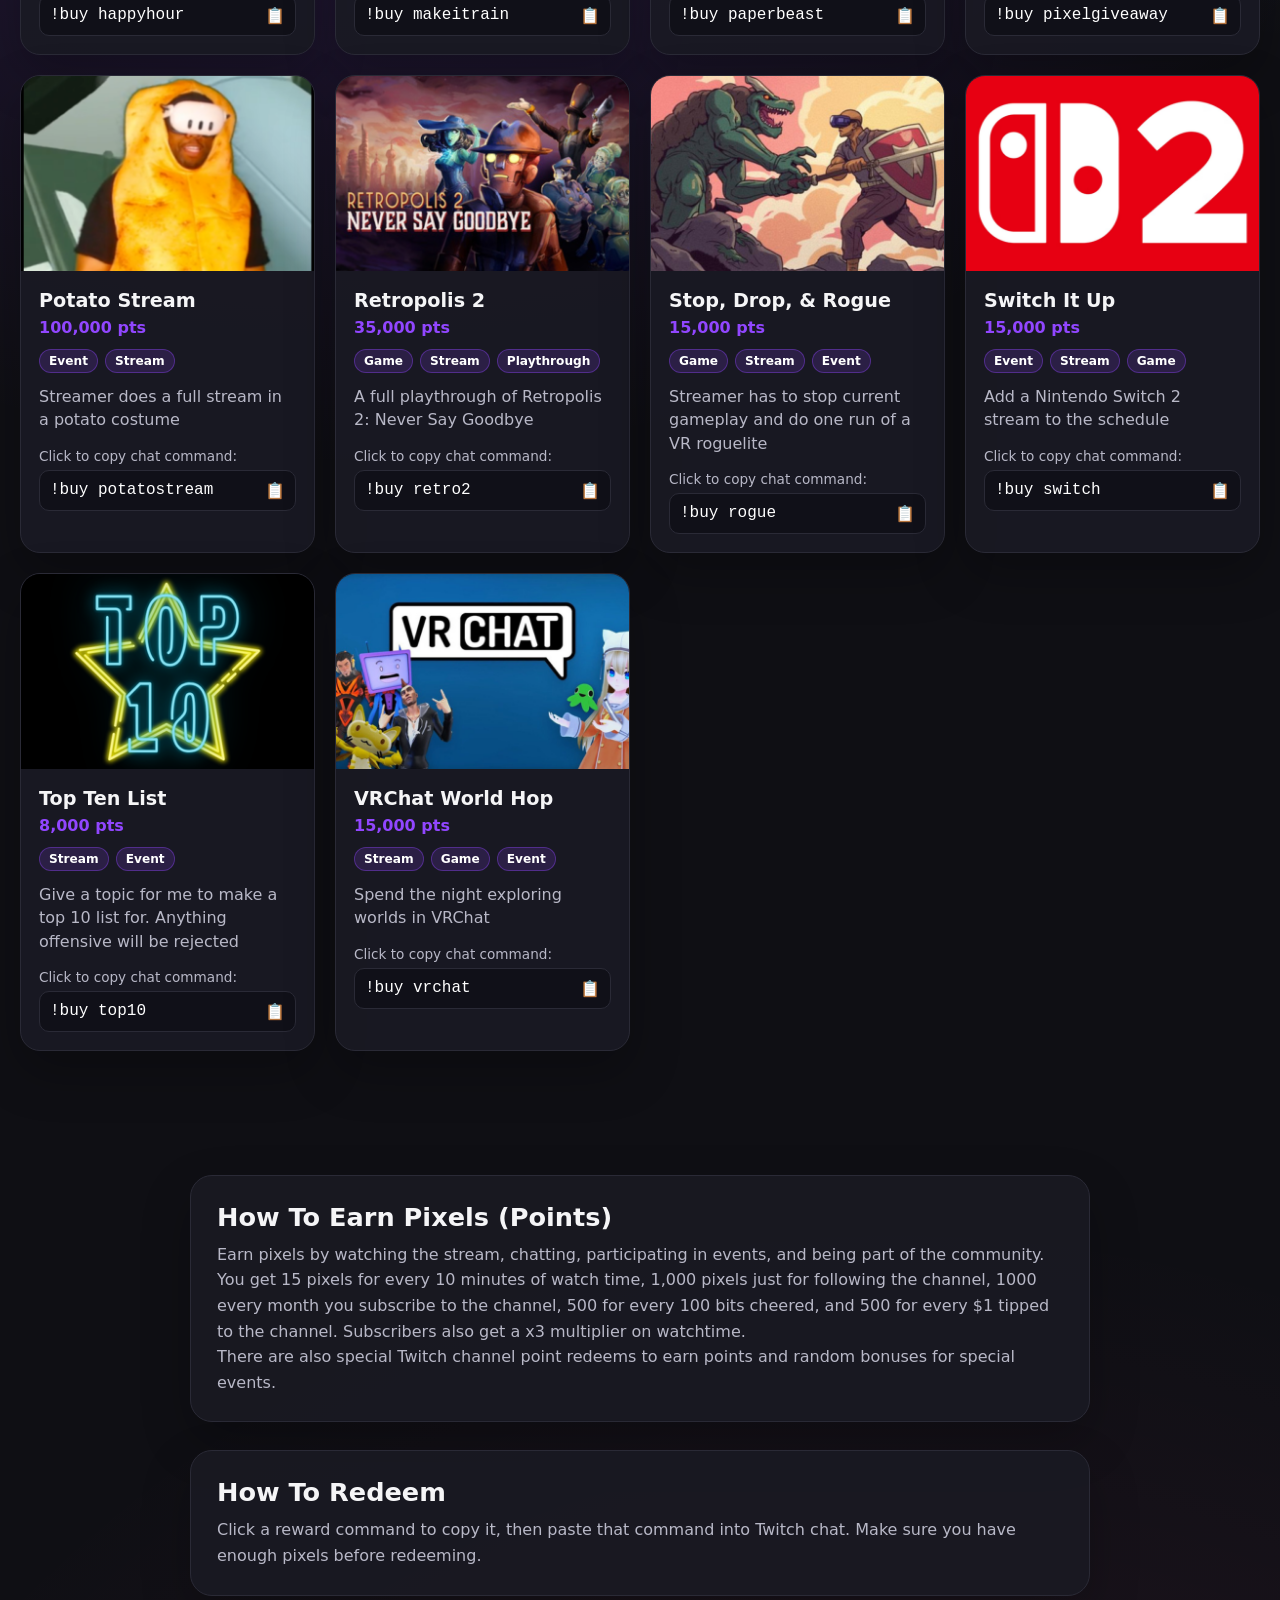
==== commit 6634f279: "Refactor index.html and update title Removed extensive inline styles and updated the title." ====
--- a/store/index.html
+++ b/store/index.html
@@ -3,424 +3,8 @@
 <head>
   <meta charset="utf-8" />
   <meta name="viewport" content="width=device-width, initial-scale=1" />
-  <title>Live Open Mike Twitch Rewards Marketplace</title>
-  <style>
-    :root {
-      --bg: #0f0f14;
-      --card: #1a1a23;
-      --text: #f5f5f7;
-      --muted: #b8b8c7;
-      --accent: #9146ff;
-      --border: #2a2a36;
-    }
-
-    * {
-      box-sizing: border-box;
-    }
-
-    body {
-      margin: 0;
-      font-family: system-ui, -apple-system, BlinkMacSystemFont, "Segoe UI", sans-serif;
-      background:
-        radial-gradient(circle at 20% 20%, rgba(145, 70, 255, 0.28), transparent 30%),
-        radial-gradient(circle at 80% 10%, rgba(80, 200, 255, 0.18), transparent 28%),
-        radial-gradient(circle at 50% 90%, rgba(255, 90, 180, 0.12), transparent 30%),
-        #0f0f14;
-      background-size: 140% 140%;
-      animation: backgroundShift 16s ease-in-out infinite alternate;
-      color: var(--text);
-      min-height: 100vh;
-    }
-
-    @keyframes backgroundShift {
-      0% {
-        background-position: 0% 0%;
-      }
-
-      100% {
-        background-position: 100% 100%;
-      }
-    }
-
-    header {
-      max-width: 1400px;
-      margin: 0 auto;
-      padding: 48px 20px 24px;
-      text-align: center;
-    }
-
-    h1 {
-      margin: 0 0 12px;
-      font-size: clamp(2rem, 5vw, 4rem);
-    }
-
-    .subtitle {
-      margin: 0;
-      color: var(--muted);
-      font-size: 1.1rem;
-    }
-
-    .toolbar {
-      max-width: 1400px;
-      margin: 0 auto 24px;
-      padding: 0 20px;
-      display: flex;
-      gap: 12px;
-      flex-wrap: wrap;
-    }
-
-    input, select {
-      background: var(--card);
-      color: var(--text);
-      border: 1px solid var(--border);
-      border-radius: 12px;
-      padding: 12px 14px;
-      font-size: 1rem;
-    }
-
-    input {
-      flex: 1;
-      min-width: 220px;
-    }
-
-    main {
-      max-width: 1400px;
-      margin: 0 auto;
-      padding: 0 20px 48px;
-      display: grid;
-      grid-template-columns: repeat(auto-fill, minmax(280px, 1fr));
-      gap: 20px;
-    }
-
-    .card {
-      background: rgba(26, 26, 35, 0.92);
-      border: 1px solid var(--border);
-      border-radius: 20px;
-      overflow: hidden;
-      box-shadow: 0 20px 50px rgba(0,0,0,0.25);
-      transition: transform 0.18s ease, box-shadow 0.18s ease, border-color 0.18s ease;
-    }
-
-    .card img {
-      width: 100%;
-      aspect-ratio: 3 / 2;
-      object-fit: cover;
-      display: block;
-      background: #222;
-        transition: transform 0.25s ease;
-    }
-
-.card:hover {
-  transform: translateY(-6px);
-  border-color: var(--accent);
-  box-shadow:
-    0 26px 60px rgba(0,0,0,0.35),
-    0 0 24px rgba(145, 70, 255, 0.25);
-}
-
-.card:hover img {
-  transform: scale(1.04);
-}
-
-.card:hover .command-box {
-  border-color: var(--accent);
-}    
-
-    .card-body {
-      padding: 18px;
-    }
-
-.name-row {
-  margin-bottom: 6px;
-}
-
-    h2 {
-      margin: 0;
-      font-size: 1.2rem;
-    }
-
-.cost {
-  display: inline-block;
-  color: var(--accent);
-  font-weight: 800;
-  margin-bottom: 12px;
-}
-
-    .description {
-      color: var(--muted);
-      line-height: 1.45;
-      margin: 0 0 16px;
-    }
-
-    .command-label {
-      color: var(--muted);
-      font-size: 0.85rem;
-      margin-bottom: 6px;
-    }
-
-    .command-box {
-  width: 100%;
-  display: flex;
-  align-items: center;
-  justify-content: space-between;
-  gap: 10px;
-  background: #101018;
-  border: 1px solid var(--border);
-  border-radius: 10px;
-  padding: 10px;
-  color: #fff;
-  cursor: pointer;
-  font: inherit;
-  text-align: left;
-}
-
-.command-box code {
-  background: transparent;
-  border: 0;
-  padding: 0;
-  color: #fff;
-  overflow-wrap: anywhere;
-  font-family: ui-monospace, SFMono-Regular, Menlo, Monaco, Consolas, "Liberation Mono", monospace;
-}
-
-.copy-icon {
-  flex: 0 0 auto;
-  color: var(--muted);
-  font-size: 1rem;
-}
-
-.command-box:hover {
-  border-color: var(--accent);
-}
-
-.command-box.copied {
-  border-color: var(--accent);
-}
-
-    code {
-      display: block;
-      background: #101018;
-      border: 1px solid var(--border);
-      border-radius: 10px;
-      padding: 10px;
-      color: #fff;
-      overflow-wrap: anywhere;
-    }
-
-    .empty {
-      grid-column: 1 / -1;
-      text-align: center;
-      color: var(--muted);
-      padding: 40px;
-    }
-    
-    .site-logo {
-      max-width: min(420px, 90vw);
-      height: auto;
-      display: block;
-      margin: 0 auto 18px;
-    }
-
-    .header-links {
-      display: flex;
-      justify-content: center;
-      align-items: center;
-      gap: 14px;
-      flex-wrap: wrap;
-      margin: 12px auto 18px;
-    }
-
-  .header-links a {
-      display: inline-flex;
-      align-items: center;
-      justify-content: center;
-      min-height: 42px;
-      padding: 10px 16px;
-      background: rgba(26, 26, 35, 0.82);
-      border: 1px solid rgba(145, 70, 255, 0.42);
-      border-radius: 999px;
-      color: var(--text);
-      text-decoration: none;
-      font-weight: 800;
-      font-size: 0.95rem;
-      box-shadow: 0 12px 30px rgba(0,0,0,0.18);
-      transition:
-        transform 0.18s ease,
-        border-color 0.18s ease,
-        background 0.18s ease,
-        box-shadow 0.18s ease;
-  }
-
-  .header-links a:hover,
-  .header-links a:focus-visible {
-      transform: translateY(-3px);
-      border-color: var(--accent);
-      background: rgba(145, 70, 255, 0.22);
-      box-shadow:
-        0 18px 40px rgba(0,0,0,0.28),
-        0 0 20px rgba(145, 70, 255, 0.22);
-  }
-
-  .header-links a:focus-visible {
-      outline: 3px solid rgba(145, 70, 255, 0.45);
-      outline-offset: 3px;
-  }
-
-  @media (max-width: 560px) {
-      .header-links {
-        gap: 10px;
-      }
-
-    .header-links a {
-        width: 100%;
-        max-width: 320px;
-    }
-}
-    .info-section {
-      max-width: 900px;
-      margin: 28px auto;
-      padding: 26px;
-      background: rgba(26, 26, 35, 0.88);
-      border: 1px solid var(--border);
-      border-radius: 22px;
-      box-shadow: 0 20px 50px rgba(0,0,0,0.22);
-    }
-
-    .info-section h2 {
-      margin: 0 0 10px;
-      font-size: 1.6rem;
-    }
-
-    .info-section p {
-      margin: 0;
-      color: var(--muted);
-      line-height: 1.6;
-    }
-
-    .featured-section {
-  max-width: 1400px;
-  margin: 0 auto 24px;
-  padding: 0 20px;
-}
-
-.featured-card {
-  display: grid;
-  grid-template-columns: minmax(220px, 360px) 1fr;
-  gap: 22px;
-  align-items: stretch;
-  background:
-    linear-gradient(135deg, rgba(145, 70, 255, 0.22), rgba(26, 26, 35, 0.96)),
-    rgba(26, 26, 35, 0.96);
-  border: 1px solid rgba(145, 70, 255, 0.5);
-  border-radius: 24px;
-  overflow: hidden;
-  box-shadow:
-    0 26px 70px rgba(0,0,0,0.35),
-    0 0 34px rgba(145, 70, 255, 0.22);
-}
-
-.featured-card img {
-  width: 100%;
-  height: 100%;
-  min-height: 230px;
-  object-fit: contain;
-  display: block;
-  background:
-    radial-gradient(circle at center, rgba(145, 70, 255, 0.22), transparent 55%),
-    #101018;
-}
-
-.featured-content {
-  padding: 24px;
-  display: flex;
-  flex-direction: column;
-  justify-content: center;
-}
-
-.featured-kicker {
-  width: fit-content;
-  margin-bottom: 10px;
-  background: var(--accent);
-  color: #fff;
-  border-radius: 999px;
-  padding: 6px 12px;
-  font-size: 0.78rem;
-  font-weight: 900;
-  letter-spacing: 0.08em;
-  text-transform: uppercase;
-}
-
-.featured-title {
-  margin: 0 0 6px;
-  font-size: clamp(1.6rem, 4vw, 2.4rem);
-}
-
-.featured-cost {
-  color: var(--accent);
-  font-weight: 900;
-  font-size: 1.15rem;
-  margin-bottom: 14px;
-}
-
-.tags {
-  display: flex;
-  flex-wrap: wrap;
-  gap: 7px;
-  margin-bottom: 12px;
-}
-
-.tag {
-  display: inline-flex;
-  align-items: center;
-  width: fit-content;
-  background: rgba(145, 70, 255, 0.16);
-  border: 1px solid rgba(145, 70, 255, 0.38);
-  color: #fff;
-  border-radius: 999px;
-  padding: 4px 9px;
-  font-size: 0.76rem;
-  font-weight: 700;
-}
-
-.card .tags {
-  margin-bottom: 12px;
-}
-
-.toast {
-  position: fixed;
-  left: 50%;
-  bottom: 24px;
-  transform: translateX(-50%) translateY(20px);
-  opacity: 0;
-  pointer-events: none;
-  background: rgba(20, 20, 28, 0.96);
-  border: 1px solid rgba(145, 70, 255, 0.55);
-  color: #fff;
-  border-radius: 999px;
-  padding: 12px 18px;
-  box-shadow:
-    0 20px 50px rgba(0,0,0,0.35),
-    0 0 24px rgba(145, 70, 255, 0.25);
-  font-weight: 800;
-  z-index: 50;
-  transition: opacity 0.2s ease, transform 0.2s ease;
-}
-
-.toast.show {
-  opacity: 1;
-  transform: translateX(-50%) translateY(0);
-}
-
-@media (max-width: 760px) {
-  .featured-card {
-    grid-template-columns: 1fr;
-  }
-
-  .featured-card img {
-    min-height: 190px;
-  }
-}
-  </style>
+  <title>Live Open Mike Twitch Rewards</title>
+  <link rel="stylesheet" href="css/styles.css">
 </head>
   
 <body>
--- a/store/css/styles.css
+++ b/store/css/styles.css
@@ -0,0 +1,415 @@
+    :root {
+      --bg: #0f0f14;
+      --card: #1a1a23;
+      --text: #f5f5f7;
+      --muted: #b8b8c7;
+      --accent: #9146ff;
+      --border: #2a2a36;
+    }
+
+    * {
+      box-sizing: border-box;
+    }
+
+    body {
+      margin: 0;
+      font-family: system-ui, -apple-system, BlinkMacSystemFont, "Segoe UI", sans-serif;
+      background:
+        radial-gradient(circle at 20% 20%, rgba(145, 70, 255, 0.28), transparent 30%),
+        radial-gradient(circle at 80% 10%, rgba(80, 200, 255, 0.18), transparent 28%),
+        radial-gradient(circle at 50% 90%, rgba(255, 90, 180, 0.12), transparent 30%),
+        #0f0f14;
+      background-size: 140% 140%;
+      animation: backgroundShift 16s ease-in-out infinite alternate;
+      color: var(--text);
+      min-height: 100vh;
+    }
+
+    @keyframes backgroundShift {
+      0% {
+        background-position: 0% 0%;
+      }
+
+      100% {
+        background-position: 100% 100%;
+      }
+    }
+
+    header {
+      max-width: 1400px;
+      margin: 0 auto;
+      padding: 48px 20px 24px;
+      text-align: center;
+    }
+
+    h1 {
+      margin: 0 0 12px;
+      font-size: clamp(2rem, 5vw, 4rem);
+    }
+
+    .subtitle {
+      margin: 0;
+      color: var(--muted);
+      font-size: 1.1rem;
+    }
+
+    .toolbar {
+      max-width: 1400px;
+      margin: 0 auto 24px;
+      padding: 0 20px;
+      display: flex;
+      gap: 12px;
+      flex-wrap: wrap;
+    }
+
+    input, select {
+      background: var(--card);
+      color: var(--text);
+      border: 1px solid var(--border);
+      border-radius: 12px;
+      padding: 12px 14px;
+      font-size: 1rem;
+    }
+
+    input {
+      flex: 1;
+      min-width: 220px;
+    }
+
+    main {
+      max-width: 1400px;
+      margin: 0 auto;
+      padding: 0 20px 48px;
+      display: grid;
+      grid-template-columns: repeat(auto-fill, minmax(280px, 1fr));
+      gap: 20px;
+    }
+
+    .card {
+      background: rgba(26, 26, 35, 0.92);
+      border: 1px solid var(--border);
+      border-radius: 20px;
+      overflow: hidden;
+      box-shadow: 0 20px 50px rgba(0,0,0,0.25);
+      transition: transform 0.18s ease, box-shadow 0.18s ease, border-color 0.18s ease;
+    }
+
+    .card img {
+      width: 100%;
+      aspect-ratio: 3 / 2;
+      object-fit: cover;
+      display: block;
+      background: #222;
+        transition: transform 0.25s ease;
+    }
+
+.card:hover {
+  transform: translateY(-6px);
+  border-color: var(--accent);
+  box-shadow:
+    0 26px 60px rgba(0,0,0,0.35),
+    0 0 24px rgba(145, 70, 255, 0.25);
+}
+
+.card:hover img {
+  transform: scale(1.04);
+}
+
+.card:hover .command-box {
+  border-color: var(--accent);
+}    
+
+    .card-body {
+      padding: 18px;
+    }
+
+.name-row {
+  margin-bottom: 6px;
+}
+
+    h2 {
+      margin: 0;
+      font-size: 1.2rem;
+    }
+
+.cost {
+  display: inline-block;
+  color: var(--accent);
+  font-weight: 800;
+  margin-bottom: 12px;
+}
+
+    .description {
+      color: var(--muted);
+      line-height: 1.45;
+      margin: 0 0 16px;
+    }
+
+    .command-label {
+      color: var(--muted);
+      font-size: 0.85rem;
+      margin-bottom: 6px;
+    }
+
+    .command-box {
+  width: 100%;
+  display: flex;
+  align-items: center;
+  justify-content: space-between;
+  gap: 10px;
+  background: #101018;
+  border: 1px solid var(--border);
+  border-radius: 10px;
+  padding: 10px;
+  color: #fff;
+  cursor: pointer;
+  font: inherit;
+  text-align: left;
+}
+
+.command-box code {
+  background: transparent;
+  border: 0;
+  padding: 0;
+  color: #fff;
+  overflow-wrap: anywhere;
+  font-family: ui-monospace, SFMono-Regular, Menlo, Monaco, Consolas, "Liberation Mono", monospace;
+}
+
+.copy-icon {
+  flex: 0 0 auto;
+  color: var(--muted);
+  font-size: 1rem;
+}
+
+.command-box:hover {
+  border-color: var(--accent);
+}
+
+.command-box.copied {
+  border-color: var(--accent);
+}
+
+    code {
+      display: block;
+      background: #101018;
+      border: 1px solid var(--border);
+      border-radius: 10px;
+      padding: 10px;
+      color: #fff;
+      overflow-wrap: anywhere;
+    }
+
+    .empty {
+      grid-column: 1 / -1;
+      text-align: center;
+      color: var(--muted);
+      padding: 40px;
+    }
+    
+    .site-logo {
+      max-width: min(420px, 90vw);
+      height: auto;
+      display: block;
+      margin: 0 auto 18px;
+    }
+
+    .header-links {
+      display: flex;
+      justify-content: center;
+      align-items: center;
+      gap: 14px;
+      flex-wrap: wrap;
+      margin: 12px auto 18px;
+    }
+
+  .header-links a {
+      display: inline-flex;
+      align-items: center;
+      justify-content: center;
+      min-height: 42px;
+      padding: 10px 16px;
+      background: rgba(26, 26, 35, 0.82);
+      border: 1px solid rgba(145, 70, 255, 0.42);
+      border-radius: 999px;
+      color: var(--text);
+      text-decoration: none;
+      font-weight: 800;
+      font-size: 0.95rem;
+      box-shadow: 0 12px 30px rgba(0,0,0,0.18);
+      transition:
+        transform 0.18s ease,
+        border-color 0.18s ease,
+        background 0.18s ease,
+        box-shadow 0.18s ease;
+  }
+
+  .header-links a:hover,
+  .header-links a:focus-visible {
+      transform: translateY(-3px);
+      border-color: var(--accent);
+      background: rgba(145, 70, 255, 0.22);
+      box-shadow:
+        0 18px 40px rgba(0,0,0,0.28),
+        0 0 20px rgba(145, 70, 255, 0.22);
+  }
+
+  .header-links a:focus-visible {
+      outline: 3px solid rgba(145, 70, 255, 0.45);
+      outline-offset: 3px;
+  }
+
+  @media (max-width: 560px) {
+      .header-links {
+        gap: 10px;
+      }
+
+    .header-links a {
+        width: 100%;
+        max-width: 320px;
+    }
+}
+    .info-section {
+      max-width: 900px;
+      margin: 28px auto;
+      padding: 26px;
+      background: rgba(26, 26, 35, 0.88);
+      border: 1px solid var(--border);
+      border-radius: 22px;
+      box-shadow: 0 20px 50px rgba(0,0,0,0.22);
+    }
+
+    .info-section h2 {
+      margin: 0 0 10px;
+      font-size: 1.6rem;
+    }
+
+    .info-section p {
+      margin: 0;
+      color: var(--muted);
+      line-height: 1.6;
+    }
+
+    .featured-section {
+  max-width: 1400px;
+  margin: 0 auto 24px;
+  padding: 0 20px;
+}
+
+.featured-card {
+  display: grid;
+  grid-template-columns: minmax(220px, 360px) 1fr;
+  gap: 22px;
+  align-items: stretch;
+  background:
+    linear-gradient(135deg, rgba(145, 70, 255, 0.22), rgba(26, 26, 35, 0.96)),
+    rgba(26, 26, 35, 0.96);
+  border: 1px solid rgba(145, 70, 255, 0.5);
+  border-radius: 24px;
+  overflow: hidden;
+  box-shadow:
+    0 26px 70px rgba(0,0,0,0.35),
+    0 0 34px rgba(145, 70, 255, 0.22);
+}
+
+.featured-card img {
+  width: 100%;
+  height: 100%;
+  min-height: 230px;
+  object-fit: contain;
+  display: block;
+  background:
+    radial-gradient(circle at center, rgba(145, 70, 255, 0.22), transparent 55%),
+    #101018;
+}
+
+.featured-content {
+  padding: 24px;
+  display: flex;
+  flex-direction: column;
+  justify-content: center;
+}
+
+.featured-kicker {
+  width: fit-content;
+  margin-bottom: 10px;
+  background: var(--accent);
+  color: #fff;
+  border-radius: 999px;
+  padding: 6px 12px;
+  font-size: 0.78rem;
+  font-weight: 900;
+  letter-spacing: 0.08em;
+  text-transform: uppercase;
+}
+
+.featured-title {
+  margin: 0 0 6px;
+  font-size: clamp(1.6rem, 4vw, 2.4rem);
+}
+
+.featured-cost {
+  color: var(--accent);
+  font-weight: 900;
+  font-size: 1.15rem;
+  margin-bottom: 14px;
+}
+
+.tags {
+  display: flex;
+  flex-wrap: wrap;
+  gap: 7px;
+  margin-bottom: 12px;
+}
+
+.tag {
+  display: inline-flex;
+  align-items: center;
+  width: fit-content;
+  background: rgba(145, 70, 255, 0.16);
+  border: 1px solid rgba(145, 70, 255, 0.38);
+  color: #fff;
+  border-radius: 999px;
+  padding: 4px 9px;
+  font-size: 0.76rem;
+  font-weight: 700;
+}
+
+.card .tags {
+  margin-bottom: 12px;
+}
+
+.toast {
+  position: fixed;
+  left: 50%;
+  bottom: 24px;
+  transform: translateX(-50%) translateY(20px);
+  opacity: 0;
+  pointer-events: none;
+  background: rgba(20, 20, 28, 0.96);
+  border: 1px solid rgba(145, 70, 255, 0.55);
+  color: #fff;
+  border-radius: 999px;
+  padding: 12px 18px;
+  box-shadow:
+    0 20px 50px rgba(0,0,0,0.35),
+    0 0 24px rgba(145, 70, 255, 0.25);
+  font-weight: 800;
+  z-index: 50;
+  transition: opacity 0.2s ease, transform 0.2s ease;
+}
+
+.toast.show {
+  opacity: 1;
+  transform: translateX(-50%) translateY(0);
+}
+
+@media (max-width: 760px) {
+  .featured-card {
+    grid-template-columns: 1fr;
+  }
+
+  .featured-card img {
+    min-height: 190px;
+  }
+}
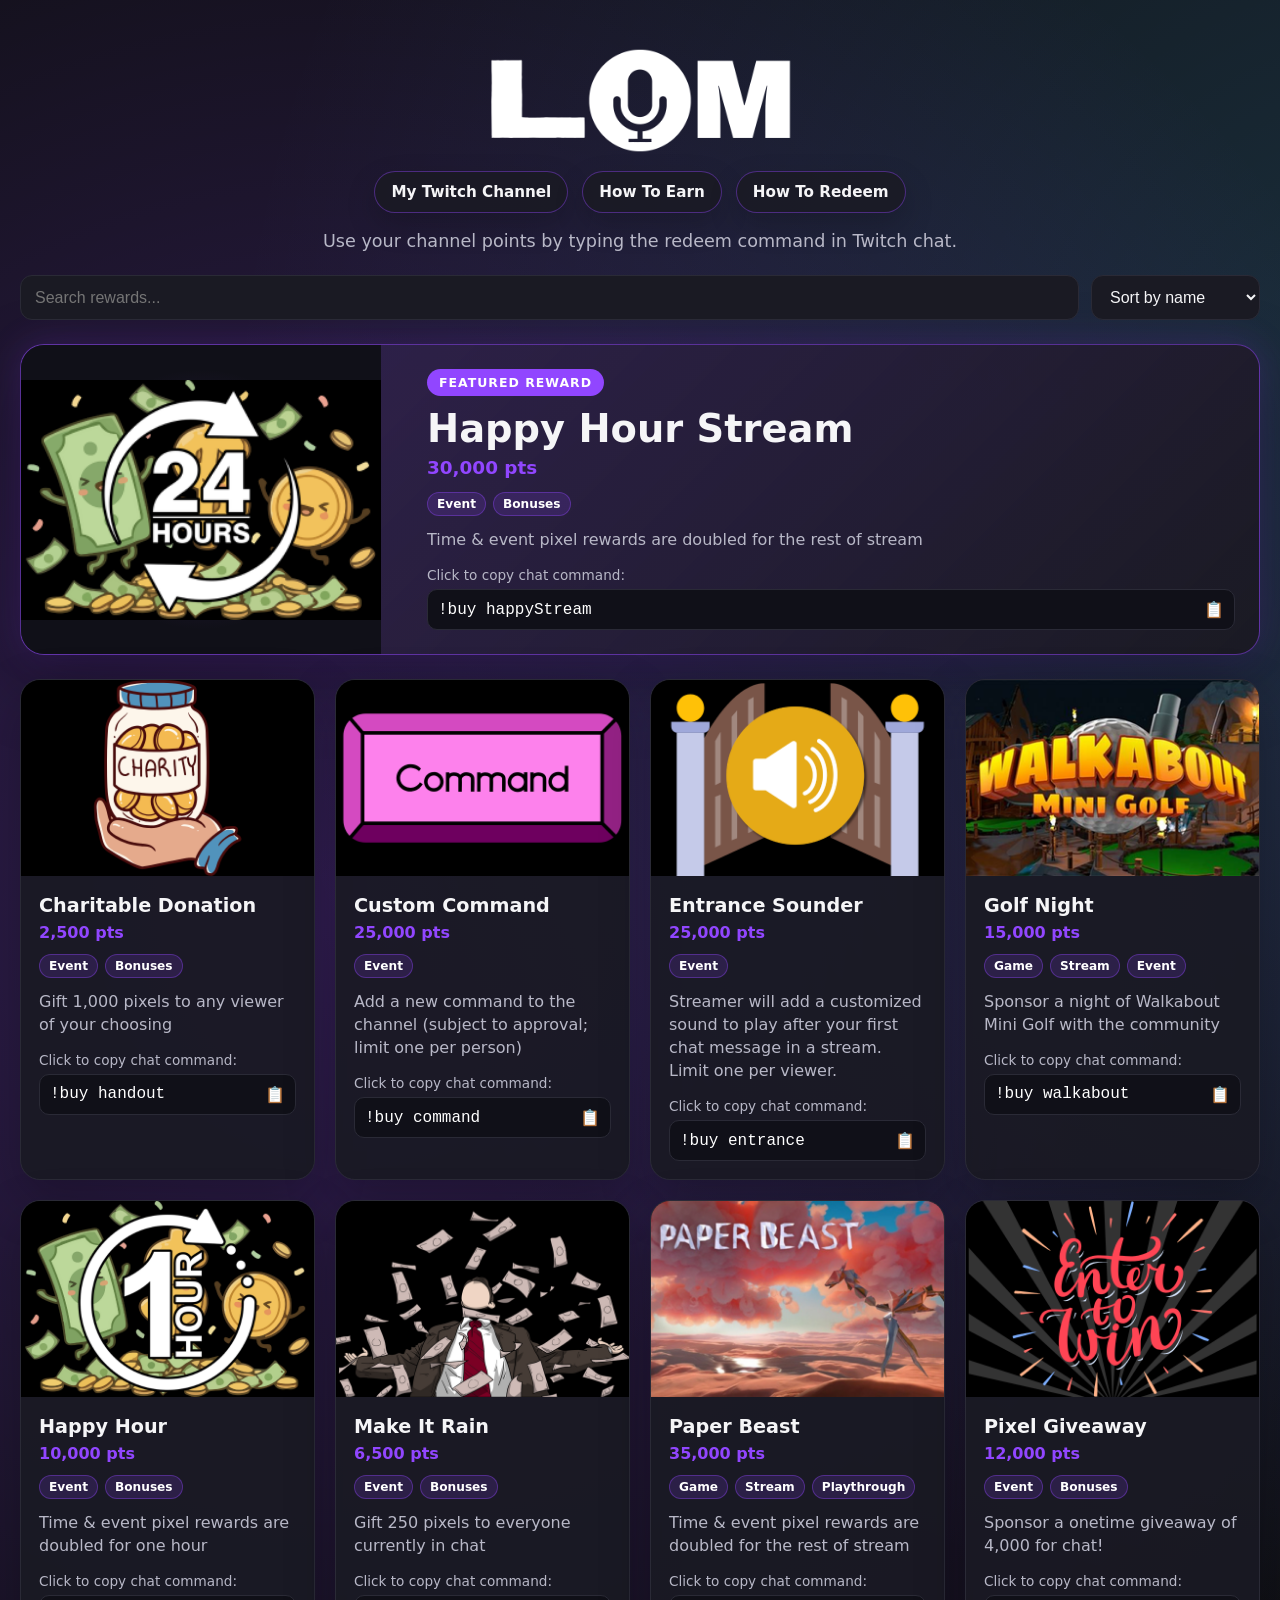
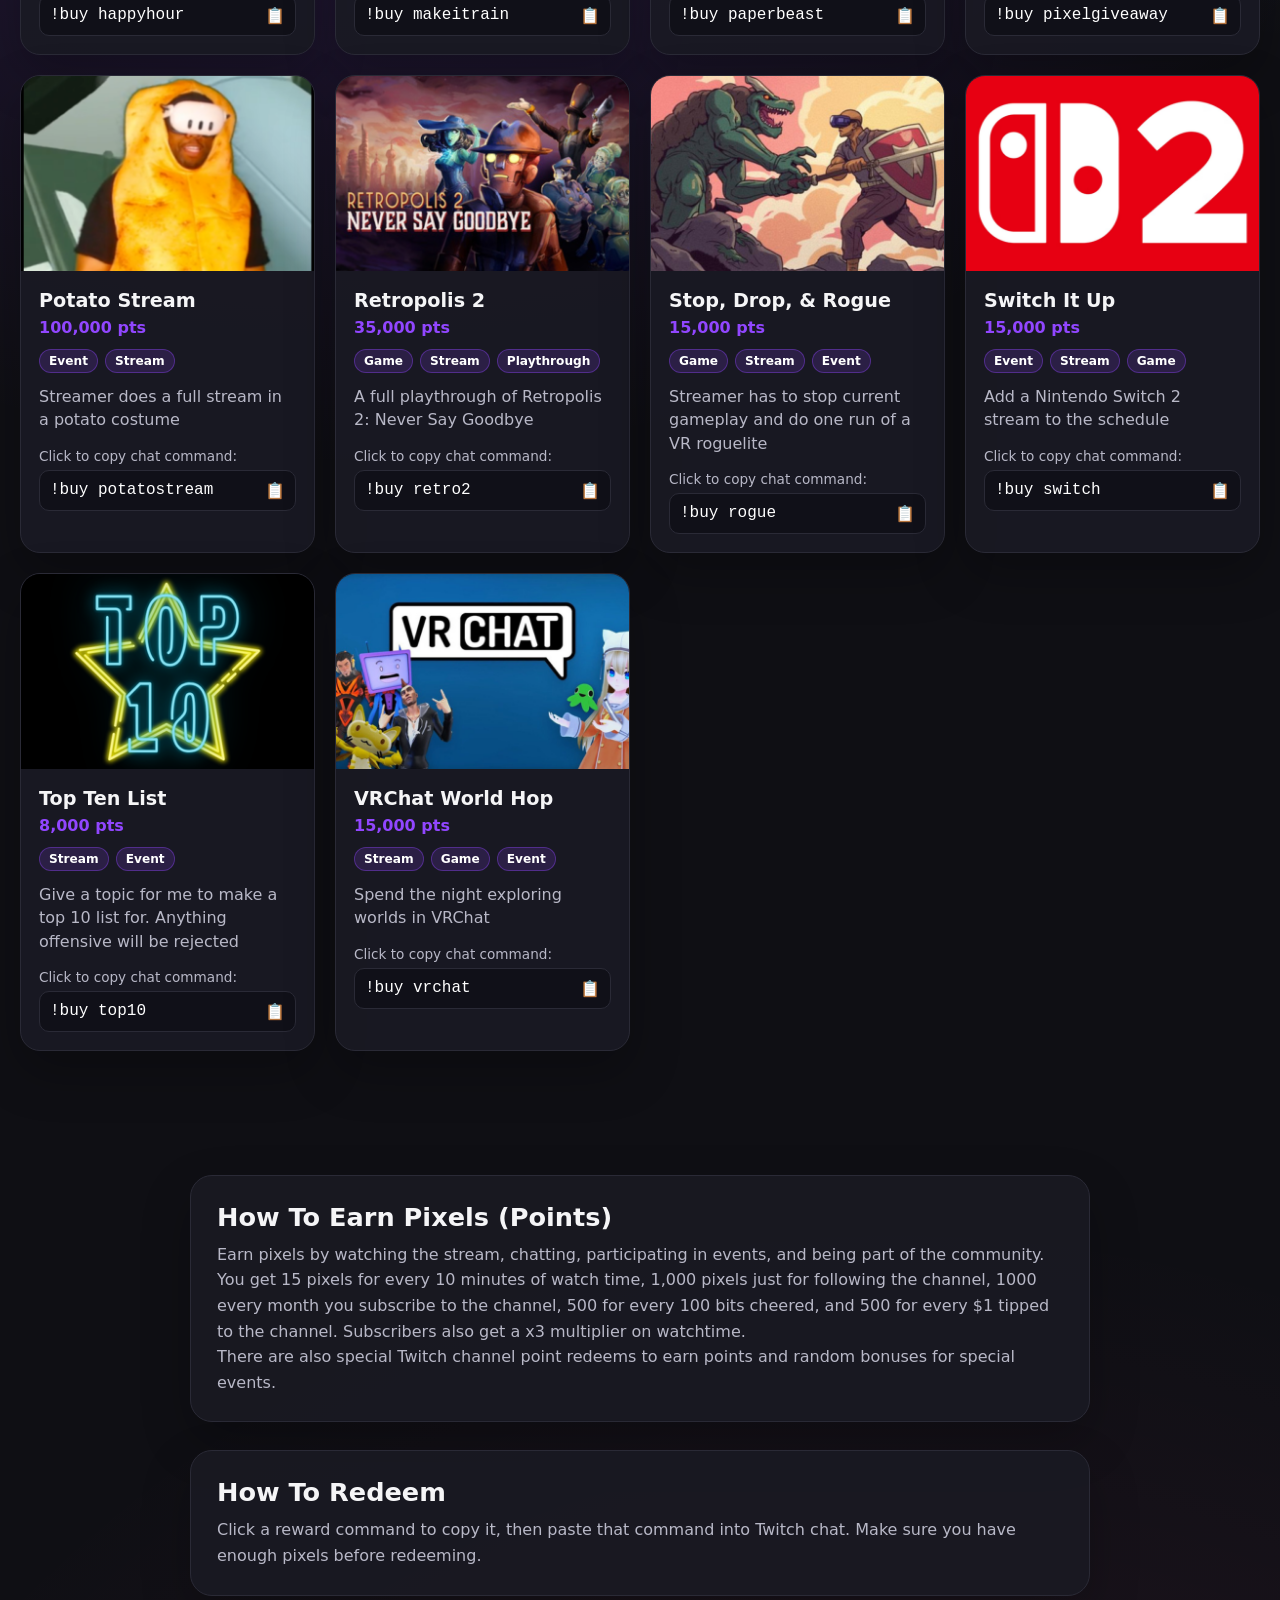
==== commit 06dc2df9: "Move rewards loading script to external file Removed inline script for loading rewards and added ext" ====
--- a/store/index.html
+++ b/store/index.html
@@ -39,154 +39,8 @@
 <main id="rewards"></main>
 
 <div id="toast" class="toast" role="status" aria-live="polite"></div>
-
-  <script>
-const rewardsEl = document.querySelector("#rewards");
-const featuredRewardEl = document.querySelector("#featuredReward");
-const searchEl = document.querySelector("#search");
-const sortEl = document.querySelector("#sort");
-const toastEl = document.querySelector("#toast");
-
-let rewards = [];
-
-async function loadRewards() {
-  const response = await fetch("rewards.json");
-  rewards = await response.json();
-  renderRewards();
-}
-
-function getTagsHtml(tags = []) {
-  if (!tags.length) return "";
-
-  return `
-    <div class="tags">
-      ${tags.map((tag) => `<span class="tag">${tag}</span>`).join("")}
-    </div>
-  `;
-}
-
-function getCommandButtonHtml(command) {
-  return `
-    <div class="command-label">Click to copy chat command:</div>
-    <button class="command-box" type="button" data-command="${command}">
-      <code>${command}</code>
-      <span class="copy-icon" aria-hidden="true">📋</span>
-    </button>
-  `;
-}
-
-function renderFeaturedReward() {
-  const featuredReward = rewards.find((reward) => reward.featured === true);
-
-  if (!featuredReward) {
-    featuredRewardEl.innerHTML = "";
-    return;
-  }
-
-  featuredRewardEl.innerHTML = `
-    <article class="featured-card">
-      <img src="${featuredReward.thumbnail}" alt="${featuredReward.name}">
-      <div class="featured-content">
-        <div class="featured-kicker">Featured Reward</div>
-        <h2 class="featured-title">${featuredReward.name}</h2>
-        <div class="featured-cost">${featuredReward.cost.toLocaleString()} pts</div>
-        ${getTagsHtml(featuredReward.tags)}
-        <p class="description">${featuredReward.description}</p>
-        ${getCommandButtonHtml(featuredReward.command)}
-      </div>
-    </article>
-  `;
-}
-
-function renderRewards() {
-  renderFeaturedReward();
-
-  const query = searchEl.value.toLowerCase().trim();
-  const sort = sortEl.value;
-
-  let visibleRewards = rewards.filter((reward) => {
-    const tags = reward.tags || [];
-
-    const matchesSearch =
-      reward.name.toLowerCase().includes(query) ||
-      reward.description.toLowerCase().includes(query) ||
-      reward.command.toLowerCase().includes(query) ||
-      tags.some((tag) => tag.toLowerCase().includes(query));
-
-    const isNotFeatured = reward.featured !== true;
-
-    return matchesSearch && isNotFeatured;
-  });
-
-  visibleRewards.sort((a, b) => {
-    if (sort === "cost-low") return a.cost - b.cost;
-    if (sort === "cost-high") return b.cost - a.cost;
-    return a.name.localeCompare(b.name);
-  });
-
-  if (visibleRewards.length === 0) {
-    rewardsEl.innerHTML = `<div class="empty">No rewards found.</div>`;
-    return;
-  }
-
-  rewardsEl.innerHTML = visibleRewards.map((reward) => `
-    <article class="card">
-      <img src="${reward.thumbnail}" alt="${reward.name}">
-      <div class="card-body">
-        <div class="name-row">
-          <h2>${reward.name}</h2>
-        </div>
-        <div class="cost">${reward.cost.toLocaleString()} pts</div>
-        ${getTagsHtml(reward.tags)}
-        <p class="description">${reward.description}</p>
-        ${getCommandButtonHtml(reward.command)}
-      </div>
-    </article>
-  `).join("");
-}
-
-function showToast(message) {
-  toastEl.textContent = message;
-  toastEl.classList.add("show");
-
-  setTimeout(() => {
-    toastEl.classList.remove("show");
-  }, 1600);
-}
-
-document.addEventListener("click", async (event) => {
-  const button = event.target.closest(".command-box");
-  if (!button) return;
-
-  const command = button.dataset.command;
-
-  try {
-    await navigator.clipboard.writeText(command);
-
-    const icon = button.querySelector(".copy-icon");
-    const originalIcon = icon.textContent;
-
-    icon.textContent = "✅";
-    button.classList.add("copied");
-
-    showToast(`Copied ${command}`);
-
-    setTimeout(() => {
-      icon.textContent = originalIcon;
-      button.classList.remove("copied");
-    }, 1200);
-  } catch (error) {
-    showToast(`Copy this command: ${command}`);
-  }
-});
-
-searchEl.addEventListener("input", renderRewards);
-sortEl.addEventListener("change", renderRewards);
-
-loadRewards();
-  </script>
   
-  <main id="rewards"></main>
+<main id="rewards"></main>
 
 <section id="how-to-earn" class="info-section">
   <h2>How To Earn Pixels (Points)</h2>
@@ -203,5 +57,8 @@
     Click a reward command to copy it, then paste that command into Twitch chat. Make sure you have enough pixels before redeeming.
   </p>
 </section>
+  
+<script src="js/rewards.js"></script>  
+
 </body>
 </html>
